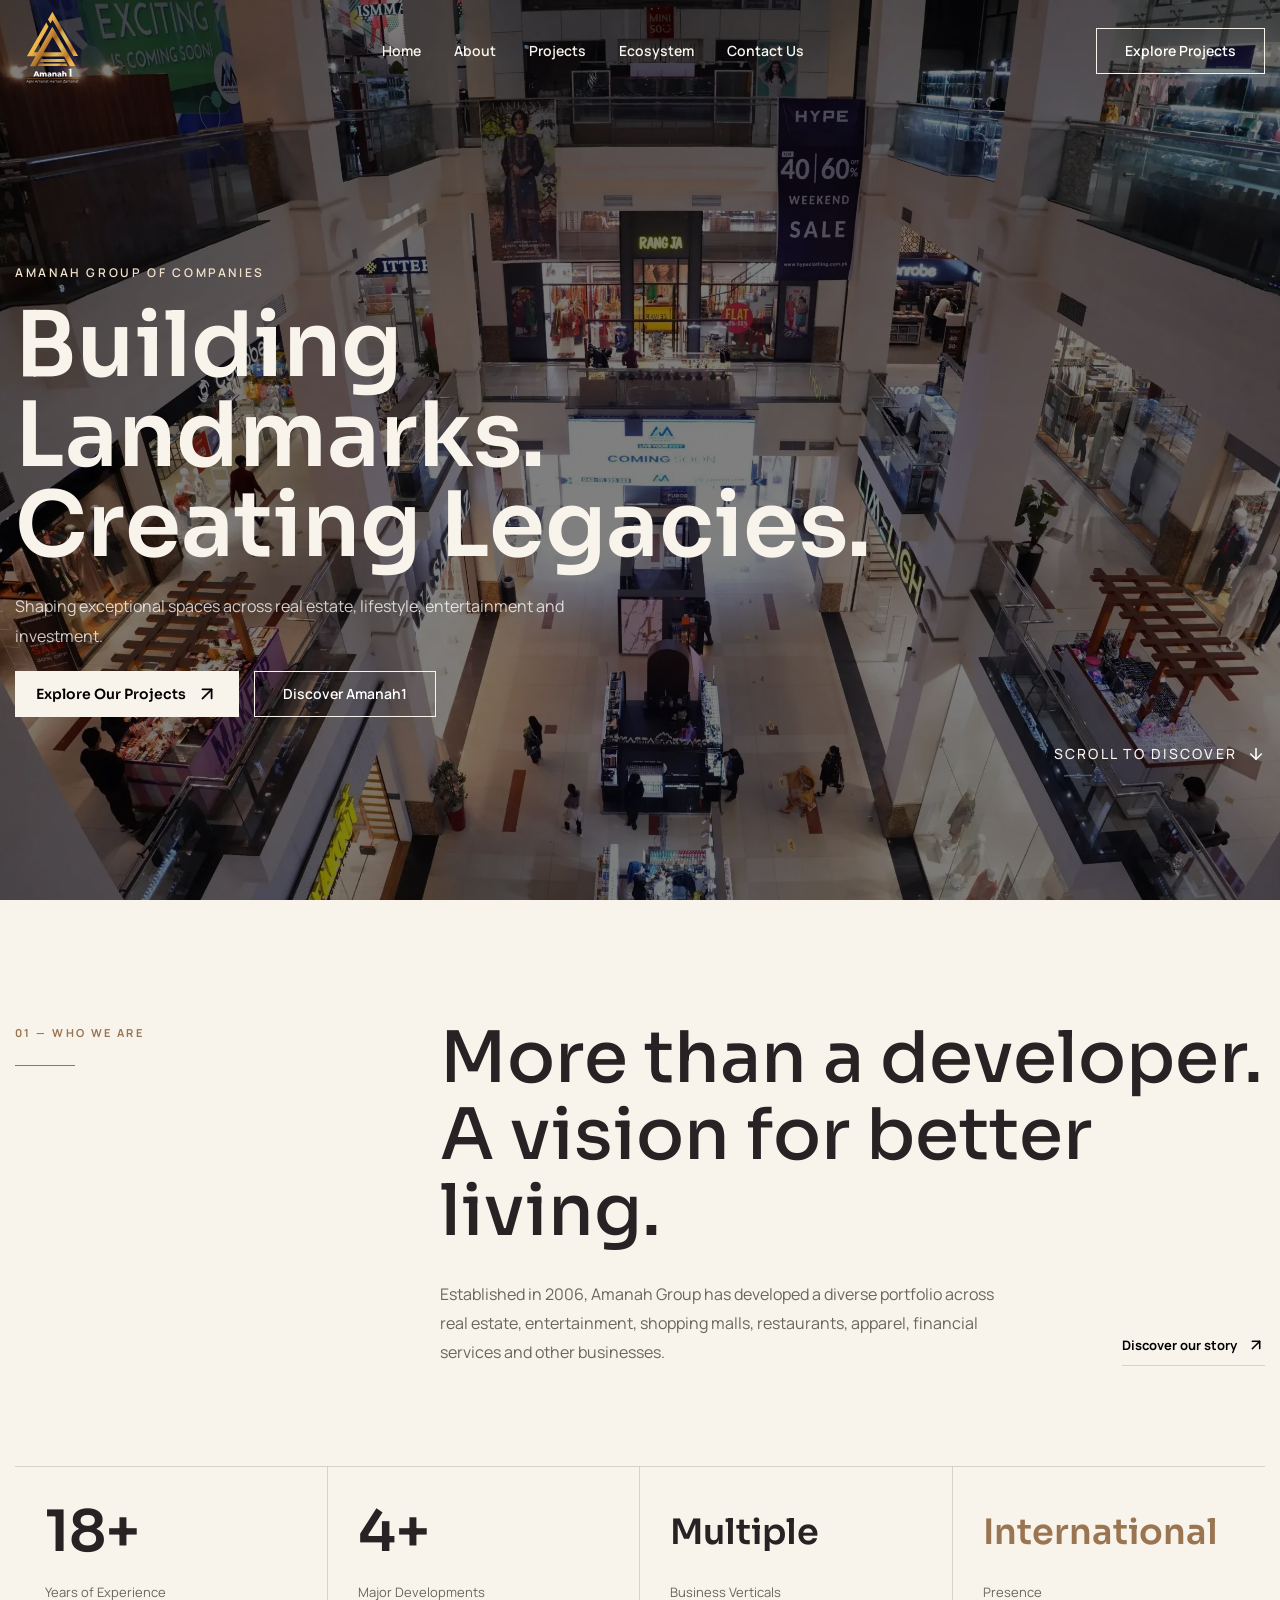
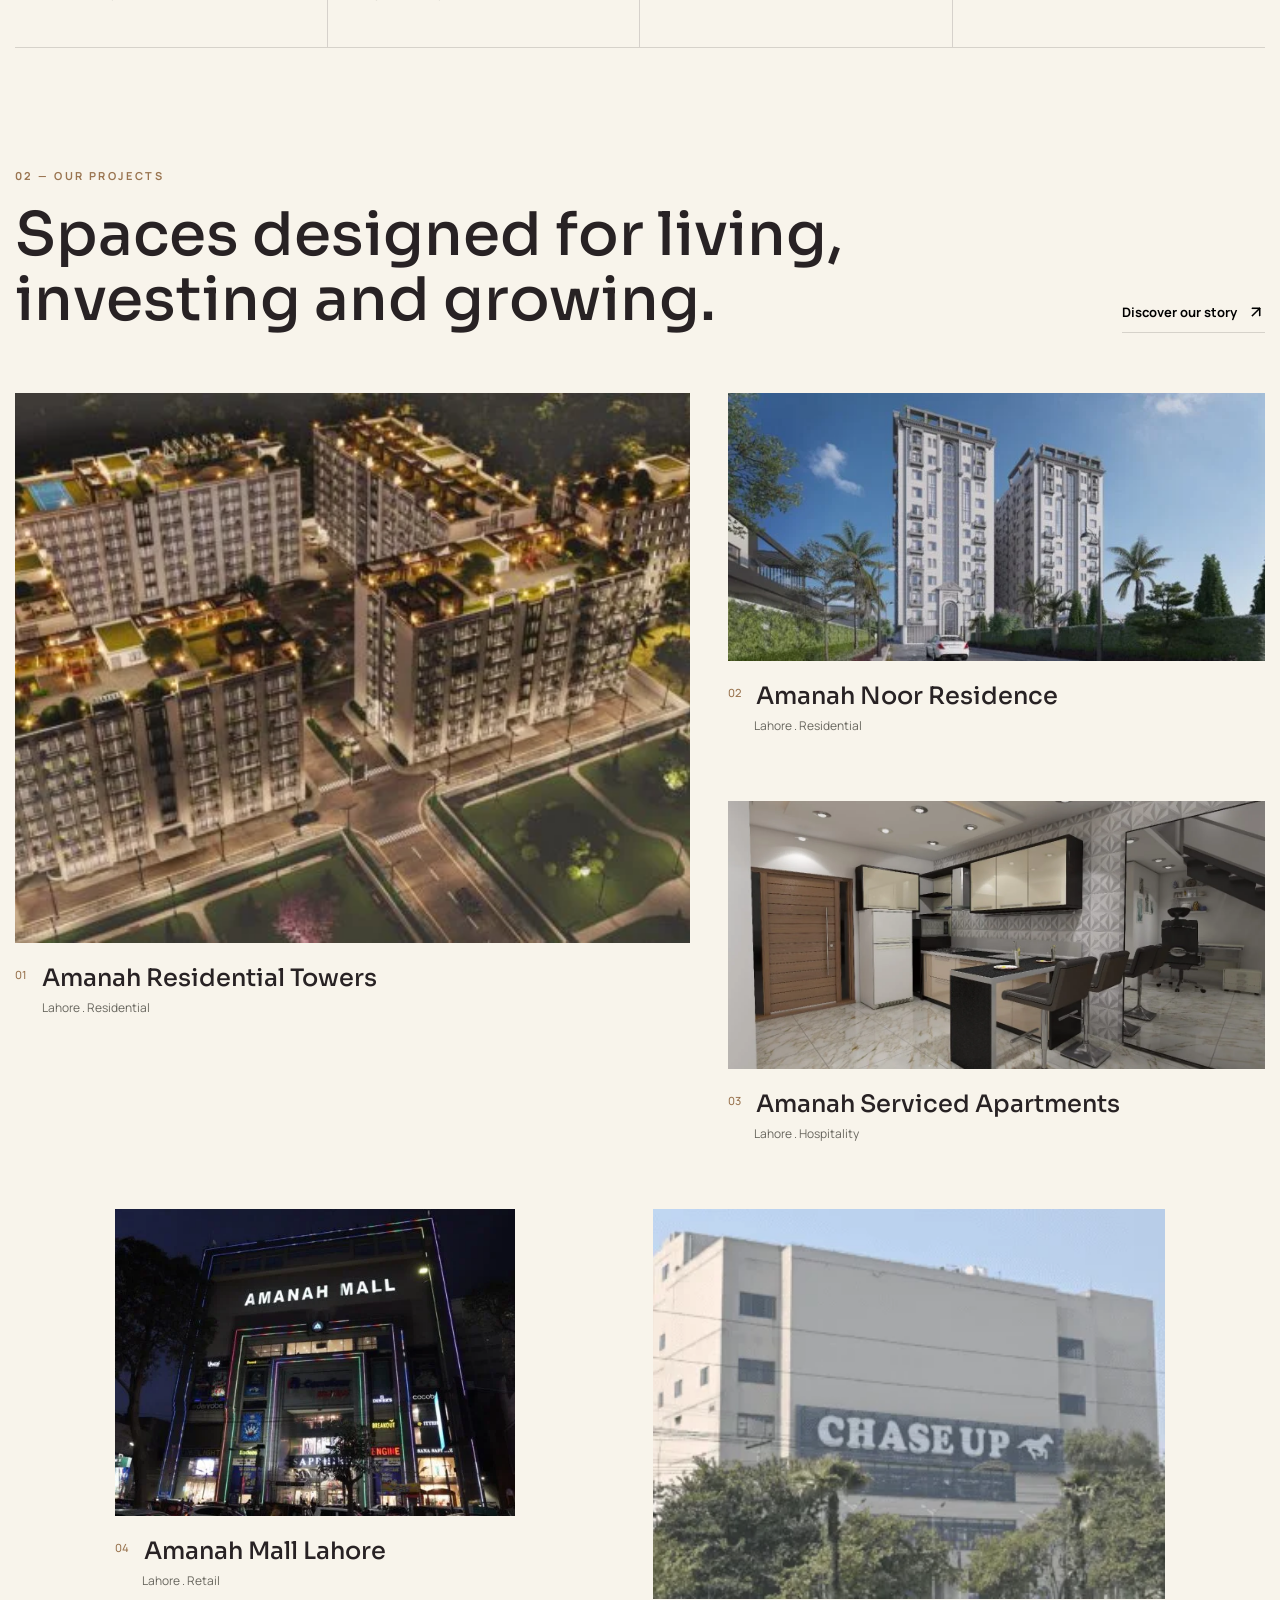
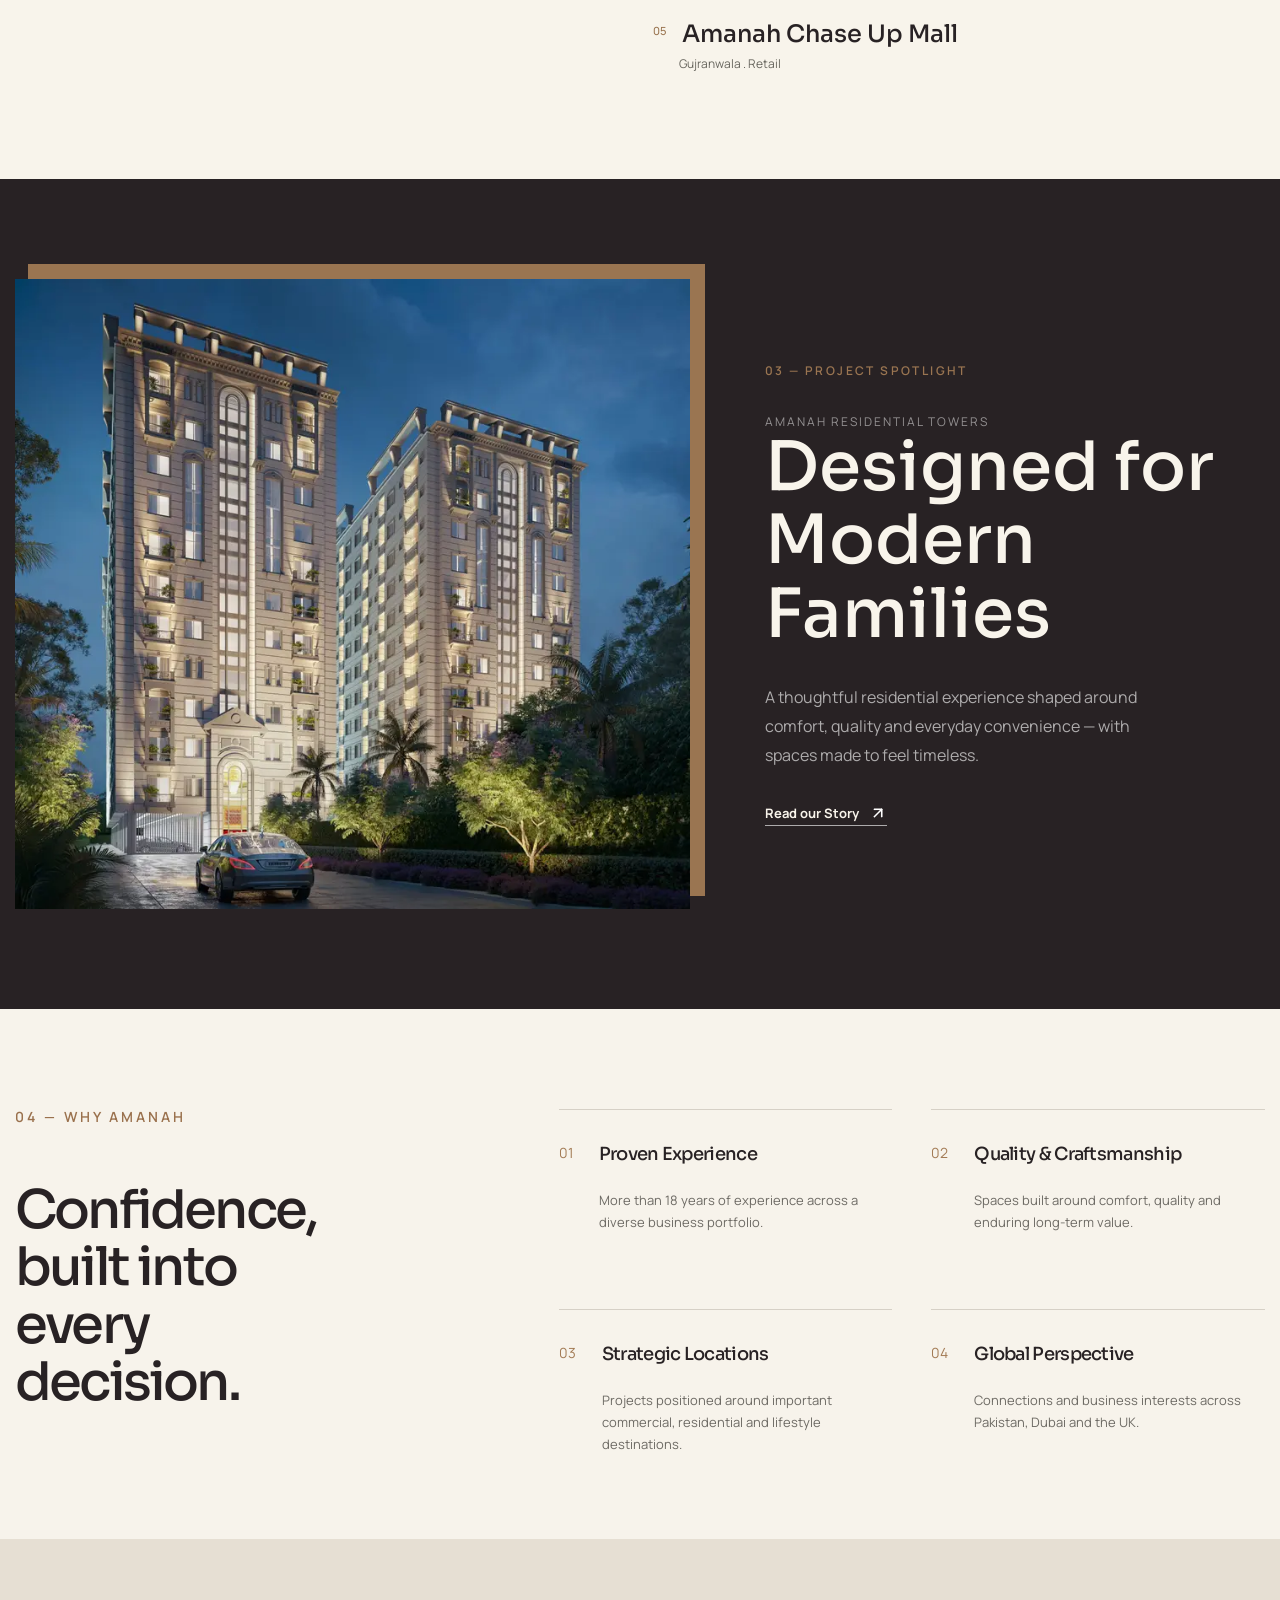
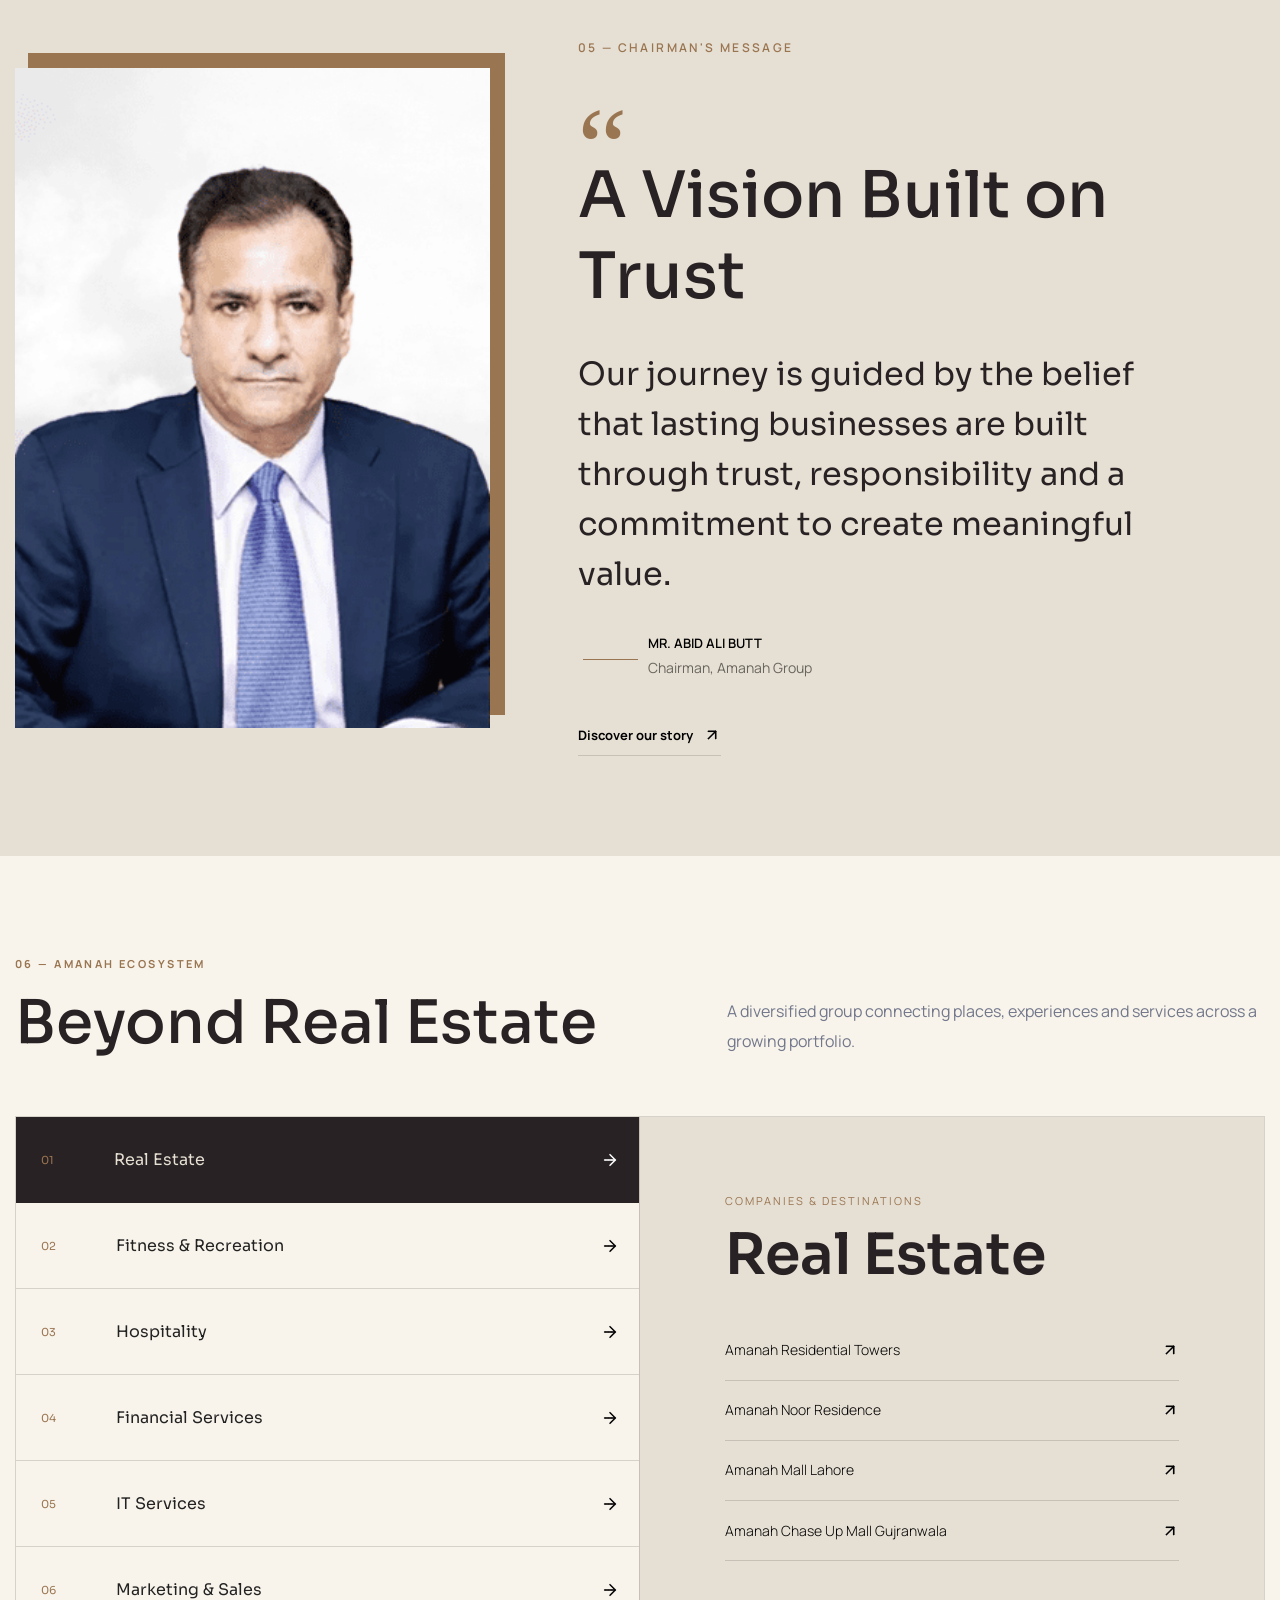
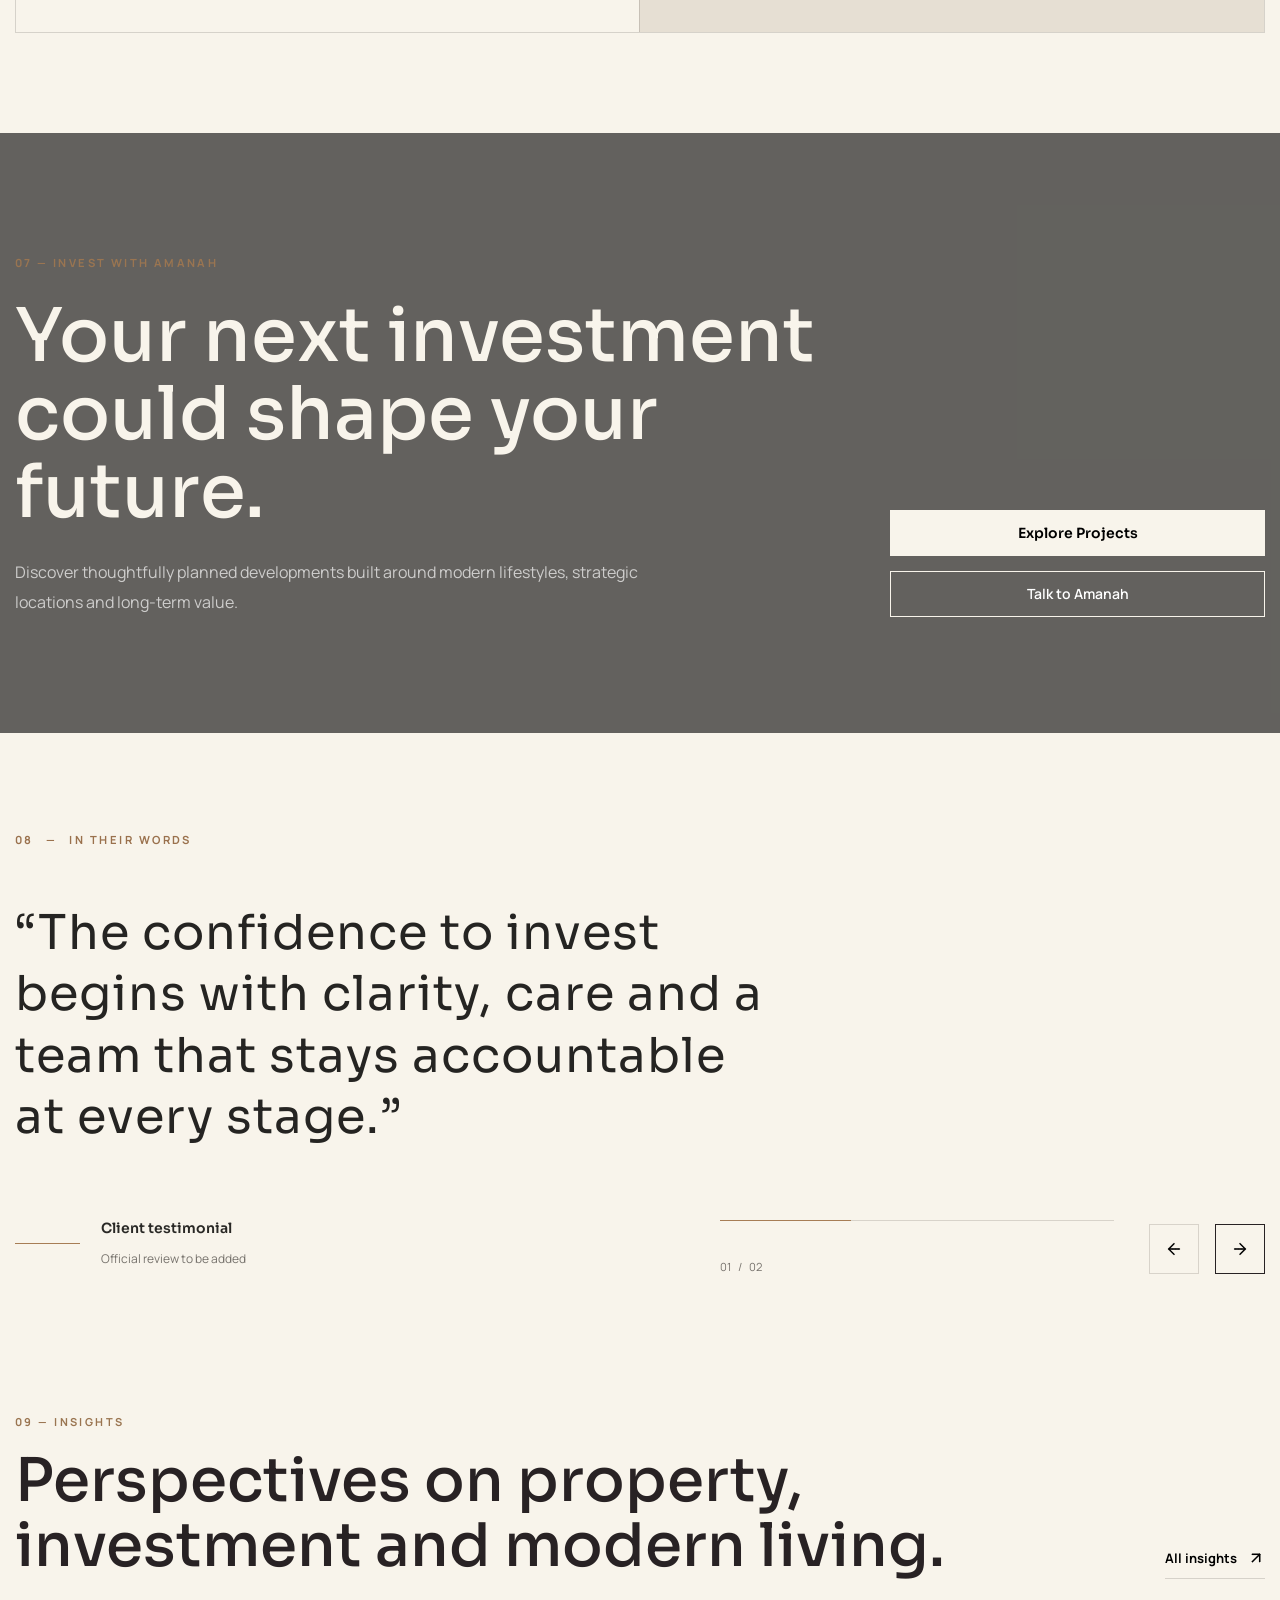
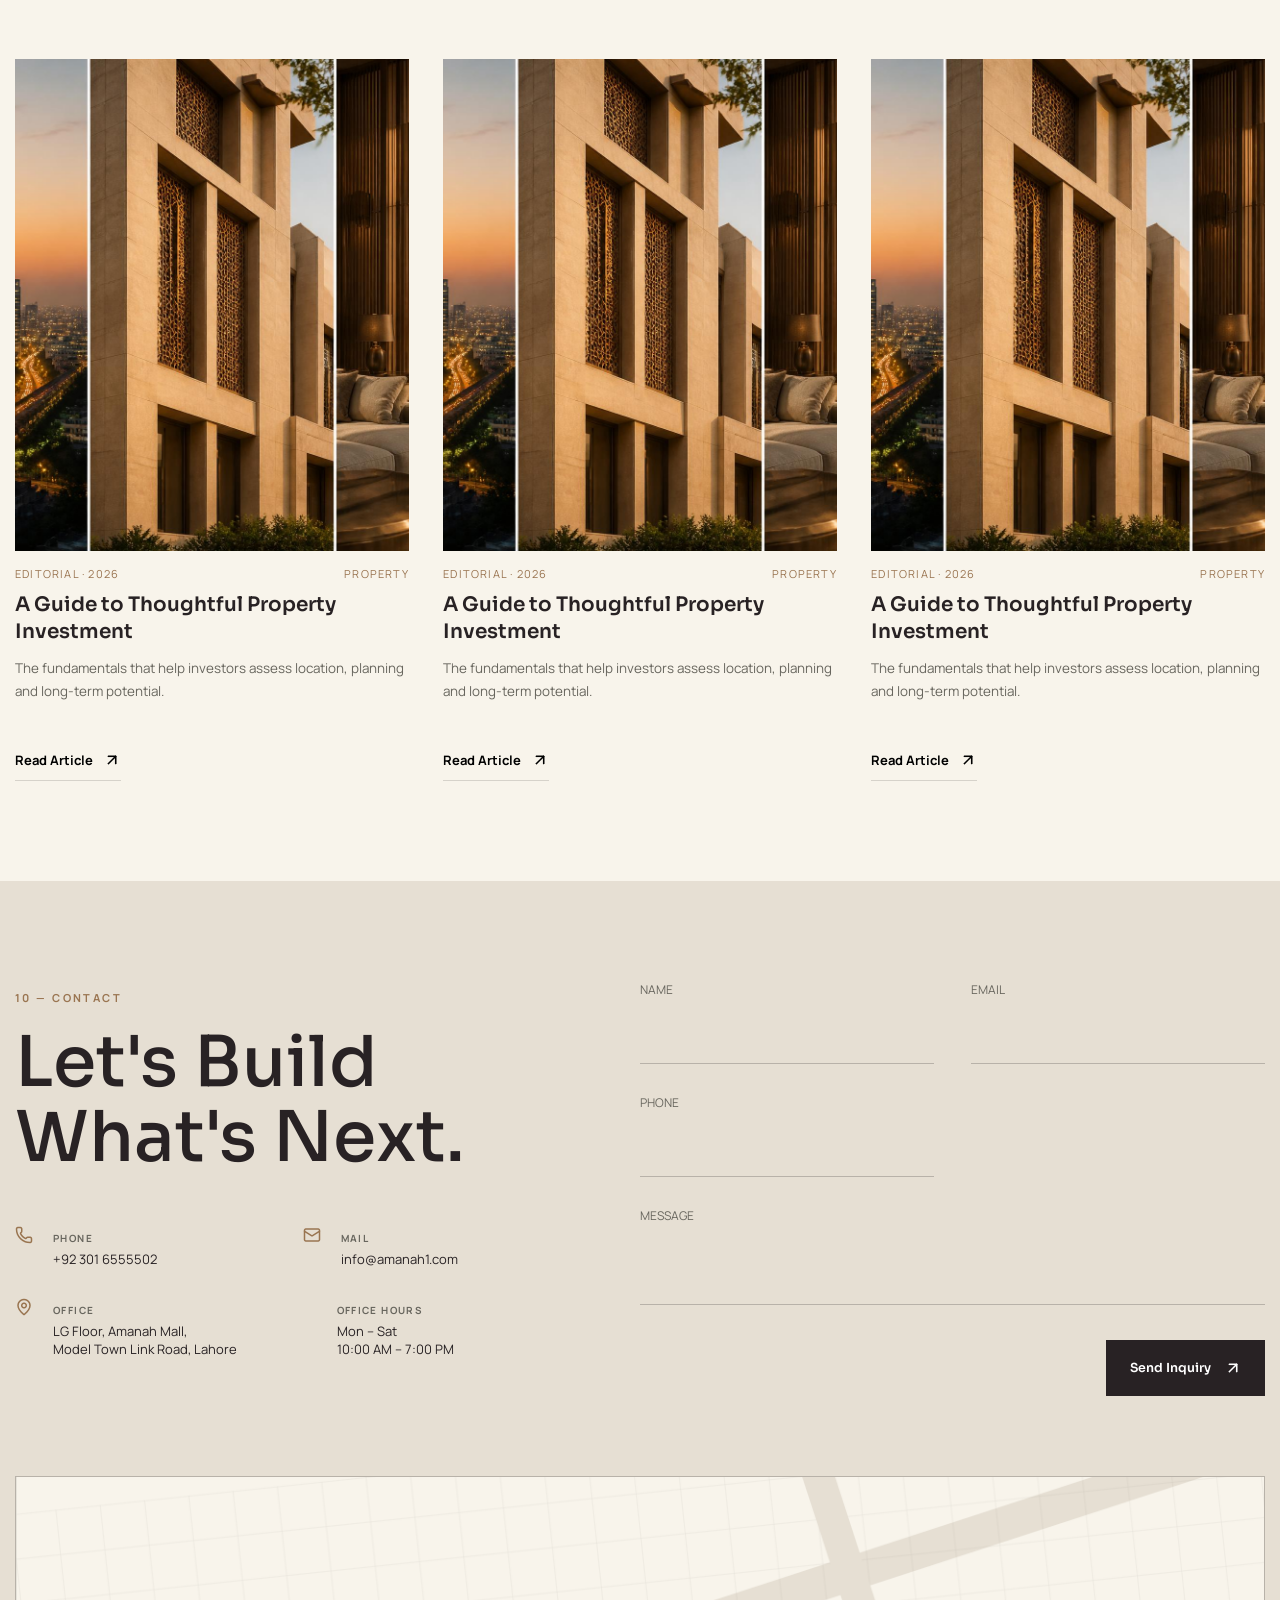
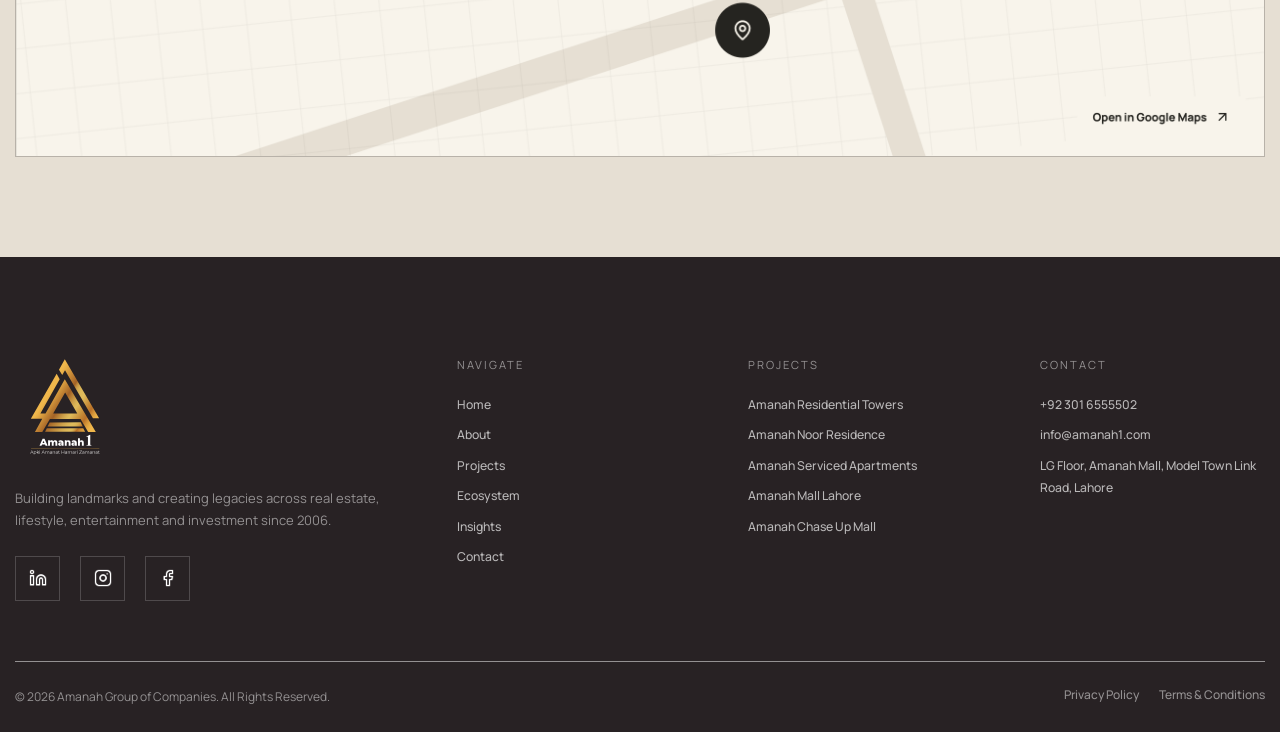
==== index.html @ 2cee2144 "Add files via upload" ====
<!DOCTYPE html>

<html lang="en">

<head>

    <meta charset="utf-8">
    <meta http-equiv="X-UA-Compatible" content="IE=edge">
    <meta name="viewport" content="width=device-width, initial-scale=1">
    <meta name="description" content="">
    <meta name="author" content="">


    <title>Amanah1</title>
    <!-- favicon -->
    <link rel="icon" href="images/logo.png" type="image/png" sizes="16x16">
    <link rel="preconnect" href="https://fonts.googleapis.com">
    <link rel="preconnect" href="https://fonts.gstatic.com" crossorigin>
    <link href="https://fonts.googleapis.com/css2?family=Inter:ital,opsz,wght@0,14..32,100..900;1,14..32,100..900&family=Manrope:wght@200..800&family=Sora:wght@100..800&display=swap" rel="stylesheet">
    <link href="https://unpkg.com/aos@2.3.1/dist/aos.css" rel="stylesheet">
    <!-- Custom CSS -->
    <link rel="stylesheet" type="text/css" href="css/all.css">
    <link rel="stylesheet" type="text/css" href="css/responsive.css">

</head>

<body>
    <header class="padding-header" id="header">
        <div class="container">
            <div class="inner-header">
                <div class="logo">
                    <a href="index.html"><img src="images/AMANAH-LOGO-Official-1.svg" alt="#"></a>
                </div>
                <nav id="nav" class="navbar">
                    <div class="mobile-nav-logo">
                        <a href="#"><img src="images/AMANAH-LOGO-Official-1.svg" alt="#"></a>
                    </div>
                    <ul>
                        <li class="active">
                            <a href="index.html">Home</a>
                        </li>
                        <li>
                            <a href="#">About</a>
                        </li>
                        <li>
                            <a href="#">Projects</a>
                        </li>
                        <li>
                            <a href="#">Ecosystem</a>
                        </li>
                        <li>
                            <a href="#">Contact Us</a>
                        </li>
                    </ul>
                    <div class="demo-btn" id="mobile-btn" style="display: none;">
                        <a href="#">Explore Projects</a>
                    </div>

                </nav>
                <div class="demo-btn">
                    <a href="#">Explore Projects</a>
                </div>
                <div class="headerMobileOverlay"></div>
                <div class="headerHamburger">
                    <button>
                        <span></span><span></span><span></span>
                    </button>
                </div>

            </div>
        </div>
    </header>
    <section class="banner" style="background-image: url(./images/DSC00689-min-1-scaled-11.webp);">
        <div class="container">
            <div class="inner-banner" data-aos="fade-up">
                <span>Amanah Group of Companies</span>
                <h1>Building<br> Landmarks.<br>
                    Creating Legacies.</h1>
                <p>Shaping exceptional spaces across real estate, lifestyle, entertainment and investment.</p>
                <div class="btns-flx">
                <div class="both-btns">
                    <a class="demo-btn1" href="#">Explore Our Projects <img src="images/svg-code-34x34.png" alt="#"> </a>
                    <a class="demo-btn" href="#">Discover Amanah1 </a>
                </div>
                <div class="scroll-to">
                    <a href="#who-we">Scroll to Discover <img src="images/svg-code-34x34.png" alt="#"></a>
                </div>
                </div>
            </div>

        </div>
    </section>
    <section class="who-we" id="who-we">
        <div class="container">
            <div class="who-flex" data-aos="fade-up">
                <div class="who-width">
                    <span>01 — Who We Are</span>
                </div>
                <div class="who-width1">
                    <h2>More than a developer.
                        A vision for better living.</h2>
                    <div class="who-content">
                        <p>Established in 2006, Amanah Group has developed a diverse portfolio across real estate, entertainment, shopping malls, restaurants, apparel, financial services and other businesses. </p>
                        <a href="#">Discover our story <img src="images/svg-code-34x34.png" alt="#"></a>
                    </div>
                </div>

            </div>
            <div class="we-are" data-aos="fade-up">
                <div class="we-width">
                    <h3>18+</h3>
                    <p>Years of Experience</p>
                </div>
                <div class="we-width">
                    <h3>4+</h3>
                    <p>Major Developments</p>
                </div>
                <div class="we-width">
                    <h3>Multiple</h3>
                    <p>Business Verticals</p>
                </div>
                <div class="we-width">
                    <h3>International</h3>
                    <p>Presence</p>
                </div>
            </div>
        </div>
    </section>
    <section class="our-project" >
        <div class="container" >
            <div class="custom-heading" data-aos="fade-up">
                <div class="heading-flex">
                    <div class="heading-width">
                        <span>02 — Our Projects</span>
                        <h2>Spaces designed for living,
                            investing and growing.</h2>
                    </div>
                    <div class="heading-width1">
                        <div class="custom-btns">
                        <a href="#">Discover our story <img src="images/svg-code-34x34.png" alt="#"></a>
                        </div>
                    </div>
                </div>
            </div>
            <div class="our-projects" data-aos="fade-up">
                <div class="projects-width">
                    <a href="#">
                    <div class="iner-ps">
                    <div class="inner-pro">
                    <img src="images/CAM-02-600x338.webp" alt="#">
                    </div>
                    <div class="inner-btns">
                    <img src="images/svg-code-34x34.png" alt="#">
                    </div>
                    </div>
                    <div class="title-project">
                        <span>01</span>
                        <h3>Amanah Residential Towers</h3>
                    </div>
                    <div class="description-content">
                        <p>Lahore . Residential</p>
                    </div>
                    </a>
                </div>
                <div class="projects-width1">
                    <div class="rights-pro">
                    <a href="#">
                        <div class="iner-ps">
                        <div class="inner-pro">
                        <img src="images/amanah_noor_residence1-600x338.webp" alt="#">
                        </div>
                        <div class="inner-btns">
                        <img src="images/svg-code-34x34.png" alt="#">
                        </div>
                        </div>
                        <div class="title-project">
                            <span>02</span>
                            <h3>Amanah Noor Residence</h3>
                        </div>
                        <div class="description-content">
                            <p>Lahore . Residential</p>
                        </div>
                    </a>
                    </div>
                    <div class="rights-pro">
                    <a href="#">
                        <div class="iner-ps">
                        <div class="inner-pro">
                        <img src="images/WhatsApp-Image-2024-07-03-at-11.55.56-AM.webp" alt="#">
                        </div>
                        <div class="inner-btns">
                        <img src="images/svg-code-34x34.png" alt="#">
                        </div>
                        </div>
                        <div class="title-project">
                            <span>03</span>
                            <h3>Amanah Serviced Apartments</h3>
                        </div>
                        <div class="description-content">
                            <p>Lahore . Hospitality</p>
                        </div>
                    </a>
                    </div>
                </div>
            </div>
            <div class="our-projects" data-aos="fade-up">
                <div class="projects-width3">
                    <a href="#">
                    <div class="iner-ps">
                    <div class="inner-pro">
                    <img src="images/DSC02822-600x400.webp" alt="#">
                    </div>
                    <div class="inner-btns">
                    <img src="images/svg-code-34x34.png" alt="#">
                    </div>
                    </div>
                    <div class="title-project">
                        <span>04</span>
                        <h3>Amanah Mall Lahore</h3>
                    </div>
                    <div class="description-content">
                        <p>Lahore . Retail</p>
                    </div>
                    </a>
                </div>
                <div class="projects-width3">
                    <div class="rights-pro">
                    <a href="#">
                        <div class="iner-ps">
                        <div class="inner-pro">
                        <img src="images/AMANAH-Banner-Chaseup-600x256.webp" alt="#">
                        </div>
                        <div class="inner-btns">
                        <img src="images/svg-code-34x34.png" alt="#">
                        </div>
                        </div>
                        <div class="title-project">
                            <span>05</span>
                            <h3>Amanah Chase Up Mall</h3>
                        </div>
                        <div class="description-content">
                            <p>Gujranwala . Retail</p>
                        </div>
                    </a>
                    </div>
      
                </div>
            </div>
        </div>
    </section>
    <section class="project-spotlight" >
        <div class="container" data-aos="fade-up">
            <div class="spot-flex">
                <div class="spot-width1">
                    <img src="images/AN-EXTERIOR-NIGHT-01-scaled.webp" alt="#">
                </div>
                <div class="spot-width">
                    <span class="orange">03 — Project Spotlight</span>
                    <span class="black">Amanah Residential Towers</span>
                    <h2>Designed for
                        Modern Families</h2>
                    <p>A thoughtful residential experience shaped around comfort, quality and everyday convenience — with spaces made to feel timeless.</p>
                    <div class="spotlight-btn">
                        <a href="#">Read our Story <img src="images/svg-code-34x34.png" alt="#"></a>
                    </div>
                </div>
            </div>
        </div>
    </section>
    <section class="why-amanah" >
        <div class="container" data-aos="fade-up">
        <div class="why-amanah__inner">
    
            <!-- Left Content -->
            <div class="why-amanah__intro">
                <div class="section-label">04 — WHY AMANAH</div>
    
                <h2>
                    Confidence,<br>
                    built into<br>
                    every<br>
                    decision.
                </h2>
            </div>
    
            <!-- Right Content -->
            <div class="why-amanah__features">
    
                <!-- Feature 01 -->
                <div class="feature">
                    <div class="feature__number">01</div>
    
                    <div class="feature__content">
                        <h3>Proven Experience</h3>
                        <p>
                            More than 18 years of experience across a diverse
                            business portfolio.
                        </p>
                    </div>
                </div>
    
                <!-- Feature 02 -->
                <div class="feature">
                    <div class="feature__number">02</div>
    
                    <div class="feature__content">
                        <h3>Quality &amp; Craftsmanship</h3>
                        <p>
                            Spaces built around comfort, quality and enduring
                            long-term value.
                        </p>
                    </div>
                </div>
    
                <!-- Feature 03 -->
                <div class="feature">
                    <div class="feature__number">03</div>
    
                    <div class="feature__content">
                        <h3>Strategic Locations</h3>
                        <p>
                            Projects positioned around important commercial,
                            residential and lifestyle destinations.
                        </p>
                    </div>
                </div>
    
                <!-- Feature 04 -->
                <div class="feature">
                    <div class="feature__number">04</div>
    
                    <div class="feature__content">
                        <h3>Global Perspective</h3>
                        <p>
                            Connections and business interests across
                            Pakistan, Dubai and the UK.
                        </p>
                    </div>
                </div>
    
            </div>
    
        </div>
        </div>
    </section>
    <section class="chairmen-message">
        <div class="container">
            <div class="chairmen-flex" data-aos="fade-up">
                <div class="chairmen-width">
                    <img src="images/GROUP-CHAIRMAN-Amanah-Abid-Butt.png" alt="#">
                </div>
                <div class="chairmen-width1">
                    <span class="orange">05 — Chairman's Message
                    </span>
                    <span class="quote">“</span>
                    <h2>A Vision Built on Trust
                    </h2>
                    <h3>Our journey is guided by the belief that lasting businesses are built through trust, responsibility and a commitment to create meaningful value.
                    </h3>
                    <div class="chair-title">
                        <span>Mr. Abid Ali Butt
                        </span>
                        <p>Chairman, Amanah Group</p>
                    </div>
                    <div class="custom-btns">
                        <a href="#">Discover our story <img src="images/svg-code-34x34.png" alt="#"></a>
                        </div>
                </div>
            </div>
        </div>
    </section>
    <section class="amanah-eco-system">
        <div class="container">
            <div class="custom-heading">
                <div class="heading-flex">
                    <div class="heading-width">
                        <span>06 — Amanah Ecosystem</span>
                        <h2>Beyond Real Estate</h2>
                    </div>
                    <div class="heading-width1">
                        <p>A diversified group connecting places, experiences and services across a growing portfolio.</p>
                    </div>
                </div>
            </div>
            <div class="tabbing-data">
                <div class="tabbing-flex">
                    <div class="tabbing-width">
                        <ul class="tabs">
                            <li class="tab-link current" data-tab="tab-1"><span>01</span>Real Estate <img src="images/svg-code-34x34.png" alt="#"></li>
                            <li class="tab-link" data-tab="tab-2"><span>02</span>Fitness & Recreation <img src="images/svg-code-34x34.png" alt="#"></li>
                            <li class="tab-link" data-tab="tab-3"><span>03</span>Hospitality <img src="images/svg-code-34x34.png" alt="#"></li>
                            <li class="tab-link" data-tab="tab-4"><span>04</span>Financial Services <img src="images/svg-code-34x34.png" alt="#"></li>
                            <li class="tab-link" data-tab="tab-5"><span>05</span>IT Services <img src="images/svg-code-34x34.png" alt="#"></li>
                            <li class="tab-link" data-tab="tab-6"><span>06</span>Marketing & Sales <img src="images/svg-code-34x34.png" alt="#"></li>
                        </ul>
                    </div>
                    <div class="tabbing-width">
                        <div id="tab-1" class="tab-content current">
                            <div class="inner-data">
                            <span>Companies & destinations</span>
                            <h3>Real Estate</h3>
                            <ul>
                                <li><a href="#">Amanah Residential Towers <img src="images/svg-code-34x34.png" alt="#"></a></li>
                                <li><a href="#">Amanah Noor Residence <img src="images/svg-code-34x34.png" alt="#"></a></li>
                                <li><a href="#">Amanah Mall Lahore <img src="images/svg-code-34x34.png" alt="#"></a></li>
                                <li><a href="#">Amanah Chase Up Mall Gujranwala <img src="images/svg-code-34x34.png" alt="#"></a></li>
                            </ul>
                            </div>
                        </div>
                        <div id="tab-2" class="tab-content">
                            <div class="inner-data">
                                <span>Companies & destinations</span>
                                <h3>Fitness & Recreation</h3>
                                <ul>
                                    <li><a href="#">Magic Planet <img src="images/svg-code-34x34.png" alt="#"></a></li>
                                    <li><a href="#">Bouncing Castle<img src="images/svg-code-34x34.png" alt="#"></a></li>
                                    <li><a href="#">Trampoline Park<img src="images/svg-code-34x34.png" alt="#"></a></li>
                                    <li><a href="#">Velocity<img src="images/svg-code-34x34.png" alt="#"></a></li>
                                </ul>
                            </div>
                        </div>
                        <div id="tab-3" class="tab-content">
                            <div class="inner-data">
                                <span>Companies & destinations</span>
                                <h3>Hospitality</h3>
                                <ul>
                                    <li><a href="#">Bagatelle Dubai <img src="images/svg-code-34x34.png" alt="#"></a></li>
                                </ul>
                            </div>
                        </div>
                        <div id="tab-4" class="tab-content">
                            <div class="inner-data">
                                <span>Companies & destinations</span>
                                <h3>Financial Services</h3>
                                <ul>
                                    <li><a href="#">S.N.M Securities <img src="images/svg-code-34x34.png" alt="#"></a></li>
                                    <li><a href="#">Amanah Commodities <img src="images/svg-code-34x34.png" alt="#"></a></li>
                                </ul>
                            </div>
                        </div>
                        <div id="tab-5" class="tab-content">
                            <div class="inner-data">
                                <span>Companies & destinations</span>
                                <h3>IT Services</h3>
                                <ul>
                                    <li><a href="#"> MEPTICS <img src="images/svg-code-34x34.png" alt="#"></a></li>
                                </ul>
                            </div>
                        </div>
                        <div id="tab-6" class="tab-content">
                            <div class="inner-data">
                                <span>Companies & destinations</span>
                                <h3>Marketing & Sales</h3>
                                <ul>
                                    <li><a href="#">Amanah Pvt Limited <img src="images/svg-code-34x34.png" alt="#"></a></li>
                                </ul>
                            </div>
                        </div>
                    </div>
                </div>   
            </div>
        </div>
    </section>
    <section class="invest-with" style="background-image: url(images/investment-cta-CTnBgPjy.jpg);">
        <div class="container" data-aos="fade-up">
            <div class="inner-flexs">
            <div class="inner-widh">
            <span>07 — Invest With Amanah</span>
            <h2>Your next investment
                could shape your future.</h2>
            <p>Discover thoughtfully planned developments built around modern lifestyles, strategic locations and long-term value.</p>
            </div>
            <div class="inner-widh1">
                <div class="explore-btns">
                    <div class="both-btns">
                        <a class="demo-btn1" href="#">Explore Projects </a>
                        <a class="demo-btn" href="#">Talk to Amanah </a>
                    </div>
                </div>
            </div>
            
            </div>

        </div>
    </section>
    <section class="testimonial-slider" >
        <div class="container">
            <!-- Top Label -->
            <div class="section-label">
                <span class="eyebrow">08</span>
                <span class="eyebrow">—</span>
                <span class="eyebrow">IN THEIR WORDS</span>
            </div>
            <!-- Slides -->
            <div class="slides">
                <!-- Slide 1 -->
                <div class="testimonial-slide active">
                    <div class="quote">
                        “The confidence to invest begins with clarity, care and a team that stays accountable at every stage.”
                    </div>
    
                    <div class="testimonial-bottom">
    
                        <div class="client-info">
                            <span class="client-line"></span>
    
                            <div>
                                <h4>Client testimonial</h4>
                                <p>Official review to be added</p>
                            </div>
                        </div>
    
                        <div class="slider-controls">
    
                            <div class="progress-wrapper">
                                <div class="progress">
                                    <span class="progress-active"></span>
                                </div>
    
                                <div class="counter">
                                    <span class="current-slide">01</span>
                                    <span>/</span>
                                    <span class="total-slides">02</span>
                                </div>
                            </div>
    
                            <div class="buttons">
                                <button class="prev" aria-label="Previous slide">
                                    <img src="images/svg-code-34x34.png" alt="#">
                                </button>
    
                                <button class="next" aria-label="Next slide">
                                    <img src="images/svg-code-34x34.png" alt="#">
                                </button>
                            </div>
    
                        </div>
    
                    </div>
                </div>
                <!-- Slide 2 -->
                <div class="testimonial-slide">
    
                    <div class="quote">
                        “Every decision feels easier when you have the right people beside you, guiding you with honesty and care.”
                    </div>
    
                    <div class="testimonial-bottom">
    
                        <div class="client-info">
                            <span class="client-line"></span>
    
                            <div>
                                <h4>Another client</h4>
                                <p>Official review to be added</p>
                            </div>
                        </div>
    
                        <div class="slider-controls">
    
                            <div class="progress-wrapper">
                                <div class="progress">
                                    <span class="progress-active"></span>
                                </div>
    
                                <div class="counter">
                                    <span class="current-slide">02</span>
                                    <span>/</span>
                                    <span class="total-slides">02</span>
                                </div>
                            </div>
    
                            <div class="buttons">
                                <button class="prev" aria-label="Previous slide">
                                    <img src="images/svg-code-34x34.png" alt="#">
                                </button>
    
                                <button class="next" aria-label="Next slide">
                                    <img src="images/svg-code-34x34.png" alt="#">
                                </button>
                            </div>
    
                        </div>
    
                    </div>
                </div>
                <!-- Slide 3 -->
                <div class="testimonial-slide">
    
                    <div class="quote">
                        “Every decision feels easier when you have the right people beside you, guiding you with honesty and care.”
                    </div>
    
                    <div class="testimonial-bottom">
    
                        <div class="client-info">
                            <span class="client-line"></span>
    
                            <div>
                                <h4>Another client</h4>
                                <p>Official review to be added</p>
                            </div>
                        </div>
    
                        <div class="slider-controls">
    
                            <div class="progress-wrapper">
                                <div class="progress">
                                    <span class="progress-active"></span>
                                </div>
    
                                <div class="counter">
                                    <span class="current-slide">03</span>
                                    <span>/</span>
                                    <span class="total-slides">03</span>
                                </div>
                            </div>
    
                            <div class="buttons">
                                <button class="prev" aria-label="Previous slide">
                                    <img src="images/svg-code-34x34.png" alt="#">
                                </button>
    
                                <button class="next" aria-label="Next slide">
                                    <img src="images/svg-code-34x34.png" alt="#">
                                </button>
                            </div>
    
                        </div>
    
                    </div>
                </div>
    
            </div>
    
        </div>
    
    </section>
    <section class="blogs">
        <div class="container">
            <div class="custom-heading">
                <div class="heading-flex">
                    <div class="heading-width">
                        <span>09 — Insights</span>
                        <h2>Perspectives on property,
                            investment and modern living.</h2>
                    </div>
                    <div class="heading-width1">
                        <div class="custom-btns">
                        <a href="#">All insights <img src="images/svg-code-34x34.png" alt="#"></a>
                        </div>
                    </div>
                </div>
            </div>
            <div class="blogs-flex">
                <div class="blogs-width">
                    <div class="banner-blogs">
                    <img src="images/insights-triptych-C0CtWNMT.jpg" alt="#">
                    </div>
                    <div class="blogs-content">
                        <div class="blogs-date">
                            <span>Editorial · 2026</span>
                            <span>Property</span>
                        </div>
                        <h4>A Guide to Thoughtful Property Investment
                        </h4>
                        <p>The fundamentals that help investors assess location, planning and long-term potential.</p>
                        <div class="custom-btns">
                            <a href="#">Read Article <img src="images/svg-code-34x34.png" alt="#"></a>
                            </div>
                        
                    </div>
                </div>
                <div class="blogs-width">
                    <div class="banner-blogs">
                    <img src="images/insights-triptych-C0CtWNMT.jpg" alt="#">
                    </div>
                    <div class="blogs-content">
                        <div class="blogs-date">
                            <span>Editorial · 2026</span>
                            <span>Property</span>
                        </div>
                        <h4>A Guide to Thoughtful Property Investment
                        </h4>
                        <p>The fundamentals that help investors assess location, planning and long-term potential.</p>
                        <div class="custom-btns">
                            <a href="#">Read Article <img src="images/svg-code-34x34.png" alt="#"></a>
                            </div>
                        
                    </div>
                </div>
                <div class="blogs-width">
                    <div class="banner-blogs">
                    <img src="images/insights-triptych-C0CtWNMT.jpg" alt="#">
                    </div>
                    <div class="blogs-content">
                        <div class="blogs-date">
                            <span>Editorial · 2026</span>
                            <span>Property</span>
                        </div>
                        <h4>A Guide to Thoughtful Property Investment
                        </h4>
                        <p>The fundamentals that help investors assess location, planning and long-term potential.</p>
                        <div class="custom-btns">
                            <a href="#">Read Article <img src="images/svg-code-34x34.png" alt="#"></a>
                            </div>
                        
                    </div>
                </div>
            </div>

        </div>
    </section>
    <section class="contact">
        <div class="container">
            <div class="contact-flex">
                <div class="contact-width">
                    <span>10 — Contact</span>
                    <h2>Let's Build
                        What's Next.</h2>
                    <div class="info-list">
                        <ul>
                            <li>
                                <a href="tel:+92 301 6555502">
                                    <div class="icons-info"><img src="images/svg-code-36x36.png" alt="#"></div>
                                    <div class="info-text">
                                        <span>Phone</span>
                                        <p>+92 301 6555502</p>
                                    </div>
                                </a>
                            </li>
                            <li>
                                <a href="mailto:info@amanah1.com">
                                    <div class="icons-info"><img src="images/svg-code-36x36 (1).png" alt="#"></div>
                                    <div class="info-text">
                                        <span>Mail</span>
                                        <p>info@amanah1.com</p>
                                    </div>
                                </a>
                            </li>
                            <li>
                                <a href="https://www.google.com/maps/search/LG+Floor+Amanah1+Model+Town+Link+Road+Lahore/@31.4719005,74.313755,15z?entry=s&sa=X&ved=1t%3A199789">
                                    <div class="icons-info"><img src="images/svg-code-36x36 (2).png" alt="#"></div>
                                    <div class="info-text">
                                        <span>Office</span>
                                        <p>LG Floor, Amanah Mall,<br>
                                            Model Town Link Road, Lahore</p>
                                    </div>
                                </a>
                            </li>
                            <li>
                                <a href="tel:+92 301 6555502">
                                    <!-- <div class="icons-info"><img src="" alt="#"></div> -->
                                    <div class="info-text">
                                        <span>Office Hours</span>
                                        <p>Mon – Sat<br>
                                            10:00 AM – 7:00 PM</p>
                                    </div>
                                </a>
                            </li>
                        </ul>
                    </div>
                </div>
                <div class="contact-width1">
                    <div class="form-footer">
                        <form>
                            <div class="form-flex">
                                <div class="form-width">
                                    <label>Name</label>
                                    <input type="text">
                                </div>
                                <div class="form-width">
                                    <label>Email</label>
                                    <input type="email">
                                </div>
                                <div class="form-width">
                                    <label>Phone</label>
                                    <input type="tel">
                                </div>
                            </div>
                            <div class="text-area">
                                <label>Message</label>
                                <textarea></textarea>
                            </div>
                            <div class="buttons-flex">
                                <button type="submit">Send Inquiry <img src="images/svg-code-34x34.png" alt="#"></button>
                            </div>
                            
                        </form>
                    </div>
                </div>
            </div>
            <div class="maps-im">
                <a href="https://www.google.com/maps/search/LG+Floor+Amanah1+Model+Town+Link+Road+Lahore/@31.4719005,74.313755,15z?entry=s&sa=X&ved=1t%3A199789">
                <img src="images/map.png" alt="#">
                </a>
            </div>
        </div>
    </section>
    <footer class="footer">
        <div class="container">
            <div class="footer-flex">
                <div class="footer-width1">
                    <div class="footer-logo">
                        <img src="images/AMANAH-LOGO-Official-1.svg" alt="#">
                    </div>
                    <div class="inner-footer">
                        <p>Building landmarks and creating legacies across real estate, lifestyle, entertainment and investment since 2006.</p>
                        <div class="socail-icons">
                            <ul>
                                <li><a href="#"><img src="images/svg-code-48x48.png" alt="#"></a></li>
                                <li><a href="#"><img src="images/svg-code-48x48 (1).png" alt="#"></a></li>
                                <li><a href="#"><img src="images/svg-code-48x48 (2).png" alt="#"></a></li>
                            </ul>
                        </div>
                    </div>
                </div>
                <div class="footer-width">
                    <span>Navigate</span>
                    <ul>
                        <li><a href="#">Home</a></li>
                        <li><a href="#">About</a></li>
                        <li><a href="#">Projects</a></li>
                        <li><a href="#">Ecosystem</a></li>
                        <li><a href="#">Insights</a></li>
                        <li><a href="#">Contact</a></li>
                    </ul>
                </div>
                <div class="footer-width">
                    <span>Projects</span>
                    <ul>
                        <li><a href="#">Amanah Residential Towers</a></li>
                        <li><a href="#">Amanah Noor Residence</a></li>
                        <li><a href="#">Amanah Serviced Apartments</a></li>
                        <li><a href="#">Amanah Mall Lahore</a></li>
                        <li><a href="#">Amanah Chase Up Mall</a></li>
                    </ul>
                </div>
                <div class="footer-width">
                    <span>Contact</span>
                    <ul>
                        <li><a href="tel:+92 301 6555502">+92 301 6555502</a></li>
                        <li><a href="mailto:info@amanah1.com">info@amanah1.com</a></li>
                        <li><a href="https://www.google.com/maps/search/LG+Floor+Amanah1+Model+Town+Link+Road+Lahore/@31.4719005,74.313755,15z?entry=s&sa=X&ved=1t%3A199789">LG Floor, Amanah Mall,
                            Model Town Link Road, Lahore</a></li>
                
                    </ul>
                </div>
       
            </div>
            <div class="bottom-footer">
                <p>© 2026 Amanah Group of Companies. All Rights Reserved.</p>
                <ul>
                    <li><a href="#">Privacy Policy</a></li>
                    <li><a href="#">Terms & Conditions</a></li>
                </ul>
            </div>
        </div>
    </footer>






    <!-- jQuery Version 3.2.1 -->
    <script src="js/jquery-3.4.1.js"></script>
    <script src="https://unpkg.com/aos@2.3.1/dist/aos.js"></script>
    <!-- custom js -->
    <script src="js/custom.js"></script>
</body>
<script>
    AOS.init();
</script>

</html>
---- css/all.css ----
/*Global Styling*/
* {
    box-sizing: border-box;
    -webkit-box-sizing: border-box;
    -moz-box-sizing: border-box;
}
body {
    padding: 0;
    margin: 0;
    width: 100%;
    overflow-x: hidden;
    font-family: "Manrope", sans-serif;
    position: relative;
    background-color: #f8f4eb;
    scroll-behavior: smooth;
}

html {
    height: 100%;
    width: 100%;
    font-size: 16px;
    overflow-x: hidden;
    scroll-behavior: smooth;
}

ol,
ul {
    margin: 0;
    padding: 0;
    list-style: none;
}

a,
a:hover,
a:focus {
    outline: none;
    text-decoration: none;
    color: #000;
    font-family: "Manrope", sans-serif;
    font-size: 16px;
    font-style: normal;
   font-weight: 500;
   line-height: 24px;
   transition: all ease .3s;
   cursor: pointer;
}

h1,
h2,
h3,
h4,
h5,
h6 {
    margin: 0;
    font-family: 'Sora', sans-serif;
    color: #282224;
}

.background-position {

    background-position: center;
    background-size: cover !important;
    background-repeat: no-repeat !important;

}

/* colors */
.black {
    color: #000;
}

/* Global font size */

.up {
    text-transform: uppercase;
}

h1,
.h1 {
    font-size: 56px;
    font-style: normal;
    font-weight: 600;
    line-height: 80px;
}

h2,
.h2 {
    font-size: 48px;
    font-style: normal;
    font-weight: 600;
    line-height: normal;

}

h3,
.h3 {
    font-size: 40px;
    font-style: normal;
    font-weight: 600;
    line-height: 50px;
}

h4,
.h4 {
    font-weight: 700;
    font-size: 28px;
    line-height: 32px;
}

h5,
.h5 {
    font-size: 20px;
    font-style: normal;
    font-weight: 600;
    line-height: 28px;
}

h6,
.h6 {
    font-size: 18px;
}

p {
    color: #72778B;
    font-size: 16px;
    font-style: normal;
    font-weight: 400;
    line-height: 30px; 

    margin: 0;

}
input:focus{
    outline: none;
    box-shadow: none;
}
/* Global  margin  and padding */
.padding-main {
    padding: 80px 0;
}


textarea {
    resize: none;
}
input:focus, textarea:focus, select:focus {
    outline: none;
    box-shadow: none;

}


/*transisition*/
ul.nav>li a {
    -moz-transition: all .4s ease-in;
    -webkit-transition: all .4s ease-in;
    -o-transition: all .4s ease-in;
    transition: all .4s ease-in;
}
.container-fluid {
    width: 100%;
    padding-right: 60px;
    padding-left: 60px;
    margin-right: auto;
    margin-left: auto;
  }
.container {
    padding-right: 15px;
    padding-left: 15px;
    max-width: 1320px;
    width: 100%;
    margin: 0 auto;
}

header#header {
    padding: 10px 0;
    position: fixed;
    top: 0;
    width: 100%;
    z-index: 999;

}
.inner-header {
    display: flex;
    justify-content: space-between;
    align-items: center;
}

nav#nav ul li {
    display: inline-block;
}

nav#nav ul li a {
    font-size: 14px;
    font-style: normal;
    font-weight: 600;
    line-height: 24px;
    margin: 0 15px;
    transition: all ease .3s;
    color: #f8f4eb;;
    font-family: "Manrope", sans-serif;
}

nav#nav ul li.active a{
 opacity: 1;
}

.demo-btn a,a.demo-btn{
    border-radius: 0px;
    background: transparent;
    padding: 0px 28px;
    height: 46px;
    max-width: 200px;
    font-size: 14px;
    font-style: normal;
    font-weight: 500;
    line-height: 24px;
    color: #fff;
    border: 1px solid #f8f4eb ;
    font-family: "Manrope", sans-serif;
    font-weight: 600;
}

.demo-btn a,a.demo-btn {
    display: flex;
    align-items: center;
    justify-content: center;
}
.demo-btn1 a,a.demo-btn1{
    border-radius: 0px;
    background: #f8f4eb;
    padding: 0px 28px;
    height: 46px;
    max-width: 200px;
    font-size: 14px;
    font-style: normal;
    font-weight: 500;
    line-height: 24px;
    color: #000;
    border: 1px solid #f8f4eb ;
    font-family: "Manrope", sans-serif;
    font-weight: 600;
    transition: all ease .3s;
}

.demo-btn1 a,a.demo-btn1 {
    display: flex;
    align-items: center;
    justify-content: center;
}
.demo-btn1 a,a.demo-btn1:hover{
    background: #e6dfd3;
}
.mobile-nav-logo {
    display: none;
}
.headerHamburger {
    display: none;
}
.headerMobileOverlay {
    display: none;
}


.logo img {
    max-width: 100%;
}


header.bar-color .logo img {
    scale: .8;
    transition: all ease-in-out .5s;
}
.padding-header {
    transition: all ease-in-out .5s;
    border-bottom: 1px solid transparent;
}
header.bar-color{
    padding: 0px!important;
    border-bottom: 1px solid #28222429;
}


header.bar-color {
    background: #f8f4eb;

}
header.bar-color *{
    color: #282224;
}
.primary-btn a {
    border-radius: 30px;
    background:#0E3EE7;
    padding:17px 50px;
    display: inline-block;
    font-size: 16px;
    font-style: normal;
    font-weight: 500;
    line-height: 24px;
    color: #fff;
    transition: all ease .3s;
    border: 1px solid #0E3EE7;
}
.primary-btn a:hover {
    /* color: #0E3EE7; */
    background: transparent;
}
section.banner {
    height: 100vh;
    display: flex;
    align-items: center;
    justify-content: center;
    position: relative;
}

section.banner::after {
    position: absolute;
    content: "";
    background-color: rgba(0,0,0,.5);
    width: 100%;
    height: 100%;
}

.inner-banner {
    position: relative;
    z-index: 1;
}
.logo img {
    width: 75px;
}
section.banner {
    background-position: center;
    background-repeat: no-repeat;
    background-size: cover;
    background-attachment: fixed;
}
.inner-banner p {
    color: #ffffffc7;
    margin: 20px 0;
    max-width: 50%;
    
}
.inner-banner span {
    color: #f2e2cb;
    text-transform: uppercase;
    letter-spacing: .22em;
    font-family: "Manrope", sans-serif;
    font-size: 12px;
    font-weight: 600;
    margin-bottom: 20px;
    display: block;
}
.inner-banner h1 {
    font-size: 90px;
    line-height: 1;
    color: #f8f4eb;
}
.both-btns {
    display: flex;
    gap: 15px;
}
.inner-banner {
    margin-top: 80px;
}
nav#nav ul li a {
    position: relative;
}
nav#nav ul li a:after {
    content: "";
    background: #9a7551;
    transform-origin: 100%;
    height: 2px;
    transition: transform .35s;
    position: absolute;
    inset: auto 0 0;
    transform: scaleX(0);
    bottom: -8px;
}
nav#nav ul li a:hover:after {
    transform-origin: 0;
    transform: scaleX(1);
}
a.demo-btn1 img {
    width: 22px;
}

a.demo-btn1 {
    padding: 0 20px;
    font-family: Sora, sans-serif;
    font-weight: 600;
    max-width: 100%;
    gap: 10px;
}
.btns-flx {
    display: flex;
    justify-content: space-between;
    align-items: center;
}

.scroll-to a {
    display: flex;
    align-items: center;
    color: #f8f4eb;
    gap: 10px;
    position: relative;
    top: 60px;
    letter-spacing: .16em;
    font-size: 14px;
    text-transform: uppercase;
}

.scroll-to a img {
    filter: invert(1);
    width: 18px;
    transform: rotate(135deg);
}
section.who-we {
    padding: 120px 0;
}

.who-flex {
    display: flex;
    justify-content: space-between;
}

.who-width {
    width: 30%;
}

.who-width1 {
    width: 66%;
}

.who-width span {
    text-transform: uppercase;
    letter-spacing: .22em;
    font-size: 11px;
    font-weight: 700;
    color: #9a7551;
    position: relative;
}

.who-width span:after {
    position: absolute;
    bottom: -25px;
    width: 60px;
    height: .5px;
    content: "";
    left: 0;
    background: #9a7551;
}
.who-width1 h2 {
    font-weight: 500;
    line-height: 1.08;
    font-size: 71px;
    font-family: 'Sora';
}

.who-content p {
    color: #68665e;
    font-size: 16px;
    margin: 30px 0 0;
    line-height: 1.8;
    max-width: 70%;
}

.who-content {
    display: flex;
    align-items: flex-end;
    justify-content: space-between;
}

.who-content a {
    font-weight: 700;
    font-size: 13px;
    display: flex;
    align-items: center;
    gap: 10px;
    border-bottom: 1px solid #28222429;
    padding-bottom: 8px;
}

.who-content a img {
    width: 18px;
}
.scroll-nav ul li a {
    color: #282224 !important;
}
.bar-color .demo-btn a {
    border: 1px solid #282224;
}
.who-content a:hover img,a.demo-btn1:hover img {
    transform: translate(3px, -3px);
    transition: all ease .5s;
}
.we-width h3 {
    font-weight: 600;
    font-size: 57px;
    font-family: 'Sora';
}

.we-width p {
    color: #68665e;
    font-size: 13px;
    margin-top: 20px;
}

.we-are {
    display: flex;
    justify-content: space-between;
    flex-wrap: wrap;
    border-top: 1px solid #28222429;
    border-bottom: 1px solid #28222429;
    margin-top: 100px;
}

.we-width {
    padding: 40px 30px;
    border-right: 1px solid #28222429;
    width: 25%;
}

.we-width:nth-child(3) h3 {
    font-size: 35px;
}

.we-width:nth-child(4) h3 {
    font-size: 35px;
    color: #9a7551;
}

.we-width:last-child {
    border: none;
}
.custom-btns a {
    font-weight: 700;
    font-size: 13px;
    display: flex;
    align-items: center;
    gap: 10px;
    border-bottom: 1px solid #28222429;
    padding-bottom: 8px;
}

.custom-btns a img {
    width: 18px;
}

.custom-btns a:hover img,a.demo-btn1:hover img {
    transform: translate(3px, -3px);
    transition: all ease .5s;
}
.heading-width span {
    text-transform: uppercase;
    letter-spacing: .22em;
    font-size: 11px;
    font-weight: 700;
    color: #9a7551;
    position: relative;
    margin-bottom: 20px;
    display: block;
}

.heading-width h2 {
    font-weight: 500;
    line-height: 1.08;
    font-size: 60px;
}

.heading-flex {
    display: flex;
    align-items: flex-end;
    justify-content: space-between;
}

.heading-width {
    width: 70%;
}
.our-projects {
    margin-top: 60px;
    display: flex;
    justify-content: space-between;
}

.projects-width {
    width: 54%;
}
.projects-width1 {
    width: 43%;
}
.projects-width3{
    width: 45%;
}
.inner-projects {
  
    background-size: cover;
    background-position: center;
    display: flex;
    align-items: flex-end;
    justify-content: end;
    transition: all ease 3s;
    width: 100%;
    height: 500px;
}
.inner-pro{
    overflow: hidden;
}
.inner-btns {
    width: 50px;
    height: 50px;
    background: #f8f4eb;
    display: flex;
    align-items: center;
    justify-content: center;
    position: absolute;
    bottom: 20px;
    right: 20px;
    transform: translate(0px, 120px);
    transition: all ease-in-out .5s;
}
.inner-btns img {
    width: 22px;
}
.inner-pro {
    height: 550px;
    overflow: hidden;
    transition: all ease-in-out 1s;
}
.inner-pro:hover{
    transition: all ease-in-out 1s;
}

.inner-pro img {
    width: 100%;
    height: 100%;
    object-fit: cover;
    transition: all ease-in-out 1s;
    position: relative;
}

.inner-pro:hover {
    transform: scale(1.055);
}
.inner-pro:hover::after{
    position: absolute;
    content: "";
    background: rgba(85, 61, 61, 0.1);
    width: 100%;
    height: 100%;
    top: 0;
    left: 0;
    right: 0;
    bottom: 0;
    transition: all ease-in-out 3s;
    filter: brightness(.84);
    transform: scale(1.055);
}
.iner-ps {
    position: relative;
    overflow: hidden;
} 
.iner-ps:hover .inner-btns{
    bottom: 20px;
    transform: translate(0px, 0px);
}
.title-project span {
    color: #9a7551;
    font-size: 11.2px;
}

.title-project {
    display: flex;
    align-items:flex-start ;
    gap: 15px;
}

.title-project h3 {
    font-size: 24px;
    font-weight: 500;
    line-height: normal;
}

.description-content p {
    color: #68665e;
    font-size: 12px;
}

.title-project {
    margin-top: 20px;
}
.projects-width1 .inner-pro {
    height: 268px;
}
.rights-pro:nth-child(2) {
    margin-top: 60px;
}
.description-content {
    margin-left: 26.5px;
}
.projects-width3:nth-child(1) {
    width: 32%;
    position: relative;
    left: 100px;
}

.projects-width3:nth-child(1) .inner-pro {
    height: 307px;
}
.projects-width3:nth-child(2) {
    width: 41%;
    position: relative;
    right: 100px;
}

.projects-width3:nth-child(2) .inner-pro {
    height: 390px;
}
section.our-project {
    padding-bottom: 100px;
}
section.project-spotlight {
    padding: 100px 0;
    background: #282224;
}

.spot-flex {
    display: flex;
    justify-content: space-between;
    flex-wrap: wrap;
    align-items: center;
}
.spot-width1 {
    width: 54%;
}
.spot-width {
    width: 40%;
}

.spot-width1 img {
    width: 100%;
}

.spotlight-btn a img {
    width: 18px;
}

.spot-width h2 {
    color: #f8f4eb;
    font-size: 68px;
    font-weight: 500;
    line-height: 1.08;
}
span.orange {
    color: #9a7551;
    font-size: 12px;
    margin-bottom: 30px;
    display: block;
    text-transform: uppercase;
    font-family: 'Manrope';
    letter-spacing: 2.4px;
    font-weight: 600;
}

.spot-width span.black {
    color: #ffffff80;
    letter-spacing: 2px;
    font-size: 12px;
    text-transform: uppercase;
}
.spot-width p {
    margin: 32px 0;
    line-height: 1.8;
    color: #ffffff9e;
    font-family: Manrope, sans-serif;
    font-size: 16px;
    max-width: 80%;
}
.spotlight-btn a img {
    filter: invert(1);
}

.spotlight-btn a {
    align-items: center;
    gap: 10px;
    border-bottom: 1px solid #ffffff9e;
    display: inline-flex;
}
.spotlight-btn a {
    font-size: 13px;
    color: #f8f4eb;
    font-weight: 700;
}
/* ========================================
   WHY AMANAH SECTION
======================================== */

.why-amanah {
    width: 100%;
    background: #f7f3eb;
    color: #252522;
    padding: 100px 0 30px;
    box-sizing: border-box;
}

.why-amanah__inner {
    margin: 0 auto;
    display: flex;
    align-items: flex-start;
    gap: 7.5%;
}


/* ========================================
   LEFT SIDE
======================================== */

.why-amanah__intro {
    width: 36%;
    flex-shrink: 0;
}

.section-label {
    margin-bottom: 38px;
    font-size: 14px;
    font-weight: 700;
    letter-spacing: 3px;
    line-height: 1.2;
    color: #a37b55;
}

.why-amanah__intro h2 {
    margin: 0;
    font-size: clamp(52px, 4.15vw, 78px);
    font-weight: 500;
    line-height: 1.08;
    letter-spacing: -2.8px;
}


/* ========================================
   RIGHT SIDE
======================================== */

.why-amanah__features {
    flex: 1;

    display: flex;
    flex-wrap: wrap;
    column-gap: 5.5%;
    row-gap: 0;
}


/* ========================================
   FEATURE CARD
======================================== */

.feature {
    width: calc(50% - 2.75%);
    min-height: 200px;
    padding-top: 34px;
    border-top: 1px solid #d6d0c6;
    display: flex;
    align-items: flex-start;
    gap: 26px;
    box-sizing: border-box;
}

.feature:nth-child(3),
.feature:nth-child(4) {
    padding-top: 34px;
}


/* Number */

.feature__number {
    flex: 0 0 auto;
    font-size: 14px;
    font-weight: 400;
    line-height: 1.3;
    color: #a37b55;
}


/* Content */

.feature__content {
    flex: 1;
}

.feature__content h3 {
    margin: 0 0 23px;
    font-size: 18px;
    font-weight: 500;
    line-height: 1.2;
    letter-spacing: -0.7px;
}

.feature__content p {
    max-width: 450px;
    margin: 0;
    font-size: 13px;
    font-weight: 400;
    line-height: 1.7;
    color: #6d6a64;
}

.chairmen-flex {
    display: flex;
    justify-content: space-between;
    align-items: center;
}

.chairmen-width {
    width: 38%;
}

.chairmen-width img {
    width: 100%;
}

.chairmen-width1 {
    width: 55%;
}

section.chairmen-message {
    padding: 100px 0;
    background: #e6dfd3;
}

span.quote {
    color: #9a7551;
    font-size: 112px;
    line-height: normal;
    display: inline-block;
    height: auto;
    margin: 0;
    padding: 0;
}

.chairmen-width1 h2 {
    font-weight: 500;
    font-size: 64px;
}

.chairmen-width1 h3 {
    font-size: 32px;
    font-weight: 400;
    max-width: 90%;
    margin: 32px 0;
}

.chair-title span {
    font-size: 13px;
    font-weight: 600;
    text-transform: uppercase;
}

.chair-title p {
    color: #68665e;
    font-size: 14px;
}

.chair-title {
    position: relative;
    left: 70px;
}

.chair-title::after {
    position: absolute;
    content: "";
    background: #9a7551;
    width: 55px;
    height: 1px;
    left: -65px;
    top: 28px;
}
span.quote {
    color: #9a7551;
    margin: 0;
    padding: 0;
    height: 4rem;
    margin-top: 2.2rem;
    font-family: Georgia, serif;
    font-size: 7rem;
    line-height: 1;
    display: block;
}
.chairmen-width1 .custom-btns a {
    display: inline-flex;
    margin-top: 40px;
}
section.amanah-eco-system {
    padding: 100px 0;
}
ul.tabs{
    margin: 0px;
    padding: 0px;
    list-style: none;
}
ul.tabs li {
    background: none;
    color: #222;
    display: inline-block;
    padding: 32px 25px;
    cursor: pointer;
    background: #f8f4eb;
}

ul.tabs li.current {
    background: #282224;
    color: #e6dfd3;
    transition: background-color .35s, color .35s;
}

.tab-content{
    display: none;
    padding: 15px;
}

.tab-content.current{
    display: inherit;
}
.tabbing-flex {
    display: flex;
    justify-content: space-between;
    align-items: center;
    flex-wrap: wrap;
    background: #e6dfd3;
}

.tabbing-width {
    width: 50%;
}

ul.tabs {
    display: block;
}
ul.tabs li {
    width: 100%;
    font-family: Sora, sans-serif;
}

.tabbing-data {
    margin-top: 60px;
}
ul.tabs li span {
    color: #9a7551;
    font-size: 11px;
    margin-right: 60px;
}

ul.tabs li {
    display: flex;
    align-items: center;
    position: relative;
    
}

ul.tabs li img {
    width: 18px;
    height: 18px;
    transform: rotate(45deg);
}

ul.tabs li img {
    position: absolute;
    right: 20px;
}

ul.tabs li.current img {
    filter: invert(1);
}
ul.tabs li {
    border-bottom: 1px solid #28222429;
}

.tabbing-width {
    border-right: 1px solid #28222429;
}

ul.tabs li:last-child {
    border: none;
}
.tabbing-data {
    border: 1px solid #28222429;
}
.tabbing-width:nth-child(2) {
    height: 100%;
    padding: 0px 70px;
    border: none;
}
/* .tabbing-width {
    min-height: 509px;
} */
.inner-data span {
    color: #9a7551;
    font-size: 11px;
    text-transform: uppercase;
    letter-spacing: .18em;
}

.inner-data h3 {
    margin: 20px 0 40px;
    font-size: 57px;
}

.inner-data ul li a {
    border-bottom: 1px solid #28222429;
    justify-content: space-between;
    align-items: center;
    gap: 1rem;
    padding-block: 1.1rem; 
    font-size: 14px;
    display: flex;
    font-weight: 300;
}

.inner-data ul li img {
    width: 18px;
    height: 18px;
}
.inner-data ul li a:hover img,.spotlight-btn a:hover img {
    transform: translate(3px, -3px);
    transition: all ease .5s;
}

section.invest-with {
    height: 600px;
    background-position: center;
    background-repeat: no-repeat;
    background-size: cover;
    position: relative;
    display: flex;
    align-items: center;
    justify-content: center;
    background-attachment: fixed;
}

section.invest-with::after {
    position: absolute;
    content: "";
    background: rgba(0,0,0,.6);
    top: 0;
    left: 0;
    bottom: 0;
    right: 0;
}

section.invest-with .container {
    position: relative;
    z-index: 1;
}

section.invest-with * {
    color: #f8f4eb;
}

.inner-flexs {
    display: flex;
    justify-content: space-between;
    align-items: flex-end;
}

.inner-widh span {
    color: #9a7551;
    text-transform: uppercase;
    letter-spacing: 2.4px;
    font-size: 11.2px;
    font-weight: 700;
}

.inner-widh h2 {
    font-weight: 500;
    line-height: 1.06;
    font-size: 74px;
}
.inner-widh h2 {
    margin: 25px 0;
}

.inner-widh {
    width: 65%;
}

.inner-widh1 {
    width: 30%;
}
.inner-widh p {
    max-width: 85%;
    color: #ffffffad;
}
.explore-btns .both-btns {
    display: block;
}

.explore-btns a {
    color: #000;
}

.explore-btns .demo-btn {
    color: #fff;
    width: 100%;
}
.explore-btns .demo-btn {
    color: #fff;
    width: 100%;
    max-width: 100%;
    margin-top: 15px;
}
/* new slider */

.testimonial-slider {
    padding: 100px 0;
}



/* --------------------------------
   SECTION LABEL
-------------------------------- */

.section-label {
    display: flex;
    align-items: center;
    gap: 12px;
    color: #9a714d;
    font-size: 14px;
    font-weight: 600;
    letter-spacing: 3px;
    text-transform: uppercase;
    margin-bottom: 55px;
}


/* --------------------------------
   SLIDER
-------------------------------- */

.slides {
    position: relative;
    width: 100%;
}

.testimonial-slide {
    display: none;
    width: 100%;
}

.testimonial-slide.active {
    display: block;
}


/* --------------------------------
   QUOTE
-------------------------------- */

.quote{
    max-width: 60%;
    font-size: 48px;
    letter-spacing: 1px;
    color: #252422;
    font-weight: 400;
    margin-bottom: 65px;
    line-height: 1.28;
    font-family: 'Sora';
}


/* --------------------------------
   BOTTOM AREA
-------------------------------- */

.testimonial-bottom {
    display: flex;
    align-items: flex-end;
    justify-content: space-between;

    width: 100%;
}


/* --------------------------------
   CLIENT INFO
-------------------------------- */

.client-info {
    display: flex;
    align-items: center;
    gap: 21px;
}

.client-line {
    width: 65px;
    height: 1px;

    background: #a77d55;

    display: block;
}

.client-info h4 {
    margin: 0 0 0px;
    font-size: 14px;
    font-weight: 600;
    color: #292825;
}

.client-info p {
    margin: 0;

    font-size: 12px;
    color: #77736d;
}


/* --------------------------------
   RIGHT CONTROLS
-------------------------------- */

.slider-controls {
    width: 545px;

    display: flex;
    align-items: flex-end;
    justify-content: space-between;

    gap: 35px;
}


/* --------------------------------
   PROGRESS
-------------------------------- */

.progress-wrapper {
    flex: 1;
}

.progress {
    position: relative;
    width: 100%;
    height: 1px;
    background: #d8d3ca;
    margin-bottom: 38px;
}

.progress-active {
    position: absolute;
    left: 0;
    top: 0;
    height: 1px;
    width: 50%;
    background: #a77d55;
    transition: width 0.5s ease;
}

.counter {
    display: flex;
    align-items: center;
    gap: 7px;
    font-size: 15px;
    color: #77736d;
}


/* --------------------------------
   BUTTONS
-------------------------------- */

.buttons {
    display: flex;
    gap: 16px;
}

.buttons button {
    width: 50px;
    height: 50px;
    border: 1px solid #d8d3ca;
    background: transparent;
    cursor: pointer;

    display: flex;
    align-items: center;
    justify-content: center;
    transition:
        background 0.3s ease,
        color 0.3s ease,
        border-color 0.3s ease;
}

.buttons button:hover {
    background: #282224;
    color: #fff;
    border-color: #282224;
}

.buttons .next {
    border-color:#282224;
}
.eyebrow {
    color: var(--bronze);
    text-transform: uppercase;
    letter-spacing: .22em;
    font-size: .7rem;
    font-weight: 700;
}

.buttons img {
    width: 18px;
}

button.prev img {
    transform: rotate(-135deg);
}

button.next img {
    transform: rotate(45deg);
}
.counter span {
    font-size: 11.2px;
}
.buttons button:hover img{
    filter: invert(1);
}

.slider-track {
    display: flex;
    transition: transform 0.7s cubic-bezier(.77, 0, .175, 1);
}

.testimonial-slide {
    min-width: 100%;
    flex-shrink: 0;
}

section.blogs .heading-width {
    width: 75%;
}
.blogs-flex {
    display: flex;
    justify-content: space-between;
    flex-wrap: wrap;
    margin-top: 80px;
}

.blogs-width {
    width: 31.5%;
}

.banner-blogs img {
    width: 100%;
    object-fit: cover;
    aspect-ratio: 4 / 5;
    background: var(--stone);
    overflow: hidden;
}

.banner-blogs {
    overflow: hidden;
}

.blogs-date span {
    letter-spacing: 1.2px;
    font-size: 11px;
    text-transform: uppercase;
    color: #9a7551;
}

.blogs-date {
    display: flex;
    justify-content: space-between;
    padding: 10px 0px;
}

.blogs-content h4 {
    font-weight: 600;
    line-height: 1.35;
    font-size: 20px;
}

.blogs-content p {
    min-height: 4.5rem;
    color: #68665e;
    margin: .75rem 0 1.2rem;
    font-size: .84rem;
    line-height: 1.7;
}

section.blogs {
    padding: 40px 0 100px;
}
.blogs-content .custom-btns a {
    display: inline-flex;
}
.banner-blogs img{
    transform: scale(1);
    transition: all ease-in-out 2s;
}
.banner-blogs:hover img {
    transform: scale(1.55);
    transition: all ease-in-out 2s;
}
section.contact {
    padding: 100px 0;
    background: #e6dfd3;
}

.contact-flex {
    display: flex;
    justify-content: space-between;
    align-items: center;
}

.contact-width {
    width: 50%;
}

.contact-width span {
    text-transform: uppercase;
    letter-spacing: .22em;
    font-size: 11px;
    font-weight: 700;
    color: #9a7551;
    position: relative;
    margin-bottom: 20px;
    display: block;
}

.contact-width h2 {
    font-weight: 500;
    line-height: 1.08;
    font-size: 70px;
}

.info-list ul {
    display: flex;
    justify-content: space-between;
    flex-wrap: wrap;
}

.info-list ul li {
    width: 50%;
    margin-bottom: 30px;
}

.icons-info img {
    width: 18px;
    filter: brightness(0) saturate(100%) invert(46%) sepia(62%) saturate(292%) hue-rotate(349deg) brightness(91%) contrast(87%);
}

.info-text span {
    color: #68665e;
    text-transform: uppercase;
    letter-spacing: .14em;
    margin-bottom: .25rem;
    font-size: .62rem;
    display: block;
}

.info-list ul li a {
    display: flex;
    gap: 20px;
}

.info-text p {
    color: #282224;
    font-size: 13px;
    line-height: normal;
}

.info-text span {
    margin: 0;
}

.info-list {
    margin-top: 50px;
}
.info-list ul li:last-child {
    position: relative;
    left: 34px;
}
.contact-width1 {
    width: 50%;
}
.contact-width {
    width: 46%;
}
.form-footer .form-flex {
    display: flex;
    justify-content: space-between;
    flex-wrap: wrap;
}

.form-width {
    width: 47%;
    margin-bottom: 30px;
}


.form-width label,.text-area label {
    display: block;
}

.form-width input,.text-area textarea {
    width: 100%;
    border: none;
    background: transparent;
    border-bottom: 1px solid #2822243d;
    padding: 30px 0 10px;
    transition: border-color .3s;
}
.form-width input:focus,.text-area textarea:focus {
    border-bottom: 1px solid #9a7551;
}
.form-width label,.text-area label {
    color: #68665e;
    font-size: 12px;
    text-transform: uppercase;
    margin-bottom: 10px;
}
.buttons-flex {
    text-align: end;
    margin-top: 30px;
}

.buttons-flex button {
    letter-spacing: 0;
    border: 1px solid #0000;
    justify-content: center;
    align-items: center;
    gap: .8rem;
    min-height: 3.5rem;
    padding: .95rem 1.4rem;
    font-family: Sora, sans-serif;
    font-size: .78rem;
    font-weight: 600;
    transition: background-color .35s, color .35s, border-color .35s;
    display: inline-flex;
    background: #282224;
    color: #fff;
    cursor: pointer;
}

.buttons-flex button img {
    width: 18px;
    filter: invert(1);
}
.buttons-flex button:hover{
    background:  #9a7551;
}
.buttons-flex button:hover img {
    transform: translate(3px, -3px);
    transition: all ease .5s;
}
.maps-im img {
    width: 100%;
}

.maps-im {
    margin-top: 80px;
    display: flex;
    border: 1px solid #2822243d;
}

.maps-im a img {
    display: flex;
}
footer.footer {
    background: #282224;
    padding-top: 100px;
}

.footer-flex {
    display: flex;
    justify-content: space-between;
    flex-wrap: wrap;
    align-items: flex-start;
}
.footer-width1 {
    width: 30%;
}
.footer-width {
    width: 18%;
}

.footer-logo img {
    width: 100px;
}

.inner-footer p {
    color: #ffffff80;
}

.bottom-footer p {
    color: #ffffff80;
}

.bottom-footer ul li a {
    color: #ffffff80;
    font-size: 12px;
}
.footer-width span {
    color: #ffffff80;
    text-transform: uppercase;
    letter-spacing: .18em;
    font-family: Manrope, sans-serif;
    font-size: 11.2px;
    margin-bottom: 20px;
    display: block;
}
.footer-width ul li a {
    color: #ffffffad;
    line-height: 1.6;
    font-size: 12.2px;
}

.inner-footer p {
    font-size: 13px;
    line-height: 1.7;
    margin: 25px 0;
}

.socail-icons ul li {
    place-items: center;
    width: 45px;
    transition: background-color .3s;
    border: 1px solid #ffffff2e;
    display: flex;
    align-items: center;
    justify-content: center;
    height: 45px;
    cursor: pointer;
}
.socail-icons ul li:hover{
    background: #9a7551;
}
.socail-icons ul li img {
    width: 18px;
    filter: invert(1);
}

.socail-icons ul {
    display: flex;
    gap: 20px;
}

.socail-icons ul li a {
    display: flex;
}

.footer-width ul li {
    margin-bottom: 8px;
}
.bottom-footer {
    display: flex;
    justify-content: space-between;
}

.bottom-footer ul {
    display: flex;
    gap: 20px;
}

.bottom-footer {
    padding: 20px 0;
    border-top: .5px solid #ffffff80;
}

.footer-flex {
    margin-bottom: 60px;
}

.bottom-footer p {
    font-size: 12px;
}
.who-content a,.custom-btns a,.spotlight-btn a,.inner-data ul li a{
    position: relative;
}
.who-content a::before,.custom-btns a::before,.spotlight-btn a::before,.inner-data ul li a::before {
    content: "";
    background: #9a7551;
    transform-origin: 100%;
    height: 2px;
    transition: transform .35s;
    position: absolute;
    inset: auto 0 0;
    transform: scaleX(0);
    bottom: -1px;
}
.who-content a:hover:before,.custom-btns a:hover:before,.spotlight-btn a:hover:before,.inner-data ul li a:hover:before {
    transform-origin: 0;
    transform: scaleX(1);
}
.chairmen-width,.spot-width1 {
    position: relative;
}

.chairmen-width::after,.spot-width1::after {
    position: absolute;
    content: "";
    right: -15px;
    width: 100%;
    height: 100%;
    background: #9a7551;
    z-index: 1;
    border: 1px solid #9a7551;
    top: -15px;
}
.chairmen-width img,.spot-width1 img {
    z-index: 2;
    position: relative;
}
.chairmen-width img,.spot-width1 img {
    width: 100%;
    display: flex;
}
---- css/responsive.css ----
/* ========================================
   TABLET
======================================== */

@media (max-width: 1100px) {

  .why-amanah {
      padding: 120px 5%;
  }

  .why-amanah__inner {
      gap: 5%;
  }

  .why-amanah__intro {
      width: 34%;
  }

  .why-amanah__intro h2 {
      font-size: 54px;
      letter-spacing: -2px;
  }

  .feature__content h3 {
      font-size: 23px;
  }

  .feature__content p {
      font-size: 17px;
  }

  .feature {
      gap: 18px;
  }
  .testimonial-slider {
    padding: 90px 40px 60px;
}

.section-label {
    margin-bottom: 60px;
}

.quote {
    font-size: 48px;
    letter-spacing: -1.5px;
}

.testimonial-bottom {
    gap: 50px;
}

.slider-controls {
    width: 450px;
}
}
@media (max-width:992px) {
  .headerHamburger {
      display: block;
    }
    .headerMobileOverlay {
      display: block;
    }
    .navbar {
      position: fixed;
      top: 0;
      left: -100%;
      width: 80%;
      height: 100vh;
      overflow: auto;
      background-color: #fff;
      display: -webkit-box;
      display: -ms-flexbox;
      display: flex;
      -webkit-box-align: center;
          -ms-flex-align: center;
              align-items: center;
      -webkit-box-pack: center;
          -ms-flex-pack: center;
              justify-content: center;
      -webkit-transition: .4s ease-in-out;
      transition: .4s ease-in-out;
      z-index: 5;
      -webkit-box-orient: vertical;
      -webkit-box-direction: normal;
          -ms-flex-direction: column;
              flex-direction: column;
      gap: 30px;
    }
    .navbar ul {
      display: block;
      margin-right: 20px;
    }
    .navbar ul li {
      width: 100%;
      padding: 9px 0px;
      margin-left: 0px !important;
      text-align: center;
    }
    .navbar ul li a {
      font-size: 14px !important;
    }
    .navbar.active {
      left: 0;
    }
    .mobile-nav-logo {
      width: 100%;
      max-width: 30%;
      margin: 0 auto;
      display: block;
  }
    .mobile-nav-logo img {
      width: 100%;
      max-width: 100%;
    }
    .headerHamburger {
      position: relative;
    }
    .headerHamburger button {
      position: relative;
      background: transparent;
      outline: 0px;
      border: 0px;
      z-index: 2;
    }
    .headerHamburger button span {
      position: relative;
      display: block;
      background: #1E2F97;
      width: 35px;
      height: 2px;
      margin-bottom: 5px;
      -webkit-transition: 0.4s ease-in-out;
      transition: 0.4s ease-in-out;
    }
    .headerHamburger button span:last-child {
      margin-bottom: 0px;
    }
    .headerHamburger button {
      -webkit-transition: 0.8s ease-in-out;
      transition: 0.8s ease-in-out;
    }
    .headerHamburger button.active {
      -webkit-transform: rotate(45deg);
              transform: rotate(45deg);
    }
    .headerHamburger button.active span {
      background: #0E3EE7;
    }
    .headerHamburger button.active span:nth-child(1) {
      display: none;
    }
    .headerHamburger button.active span:nth-child(2) {
      -webkit-transform: translate(0px, 7px);
              transform: translate(0px, 7px);
    }
    .headerHamburger button.active span:nth-child(3) {
      -webkit-transform: rotate(90deg);
              transform: rotate(90deg);
    }
    .headerMobileOverlay {
      display: block;
      position: fixed;
      top: 0;
      left: 0;
      -webkit-transition: 16s ease-in-out;
      transition: .3s ease-in-out;
      background: rgba(255, 255, 255, 0.5);
      width: 100%;
      height: 100%;
      z-index: 1;
      -webkit-transform: translateX(100%);
              transform: translateX(100%);
    }
    .headerMobileOverlay.active {
      -webkit-transform: translateX(0%);
              transform: translateX(0%);
    }
    header#header {
      position: fixed;
    }
    h1, .h1 {
      font-size: 42px;
      font-style: normal;
      font-weight: 600;
      line-height: 58px;
  }
  .demo-btn {
    display: none;
}

#mobile-btn{
  display: block!important;
}

}

/* ========================================
 MOBILE
======================================== */

@media (max-width: 767px) {

  .why-amanah {
      padding: 80px 24px;
  }

  .why-amanah__inner {
      flex-direction: column;
      gap: 60px;
  }

  .why-amanah__intro {
      width: 100%;
  }

  .section-label {
      margin-bottom: 25px;
      font-size: 12px;
      letter-spacing: 2.5px;
  }

  .why-amanah__intro h2 {
      font-size: 48px;
      line-height: 1.05;
      letter-spacing: -2px;
  }

  .why-amanah__features {
      width: 100%;
      display: flex;
      flex-direction: column;
  }

  .feature {
      width: 100%;
      min-height: auto;
      padding: 30px 0;
      gap: 18px;
  }

  .feature:first-child {
      padding-top: 30px;
  }

  .feature__content h3 {
      margin-bottom: 14px;
      font-size: 21px;
  }

  .feature__content p {
      font-size: 16px;
      line-height: 1.6;
  }

  .feature__number {
      font-size: 12px;
  }
  .testimonial-slider {
    padding: 70px 25px 50px;
}

.section-label {
    font-size: 11px;
    letter-spacing: 2px;
    margin-bottom: 50px;
}

.quote {
    font-size: 36px;
    line-height: 1.18;
    letter-spacing: -1px;

    margin-bottom: 50px;
}

.testimonial-bottom {
    flex-direction: column;
    align-items: stretch;
    gap: 50px;
}

.client-info {
    gap: 15px;
}

.client-line {
    width: 40px;
}

.client-info h4 {
    font-size: 16px;
}

.client-info p {
    font-size: 14px;
}

.slider-controls {
    width: 100%;
}

.progress {
    margin-bottom: 25px;
}

.buttons button {
    width: 55px;
    height: 55px;
    font-size: 28px;
}
}
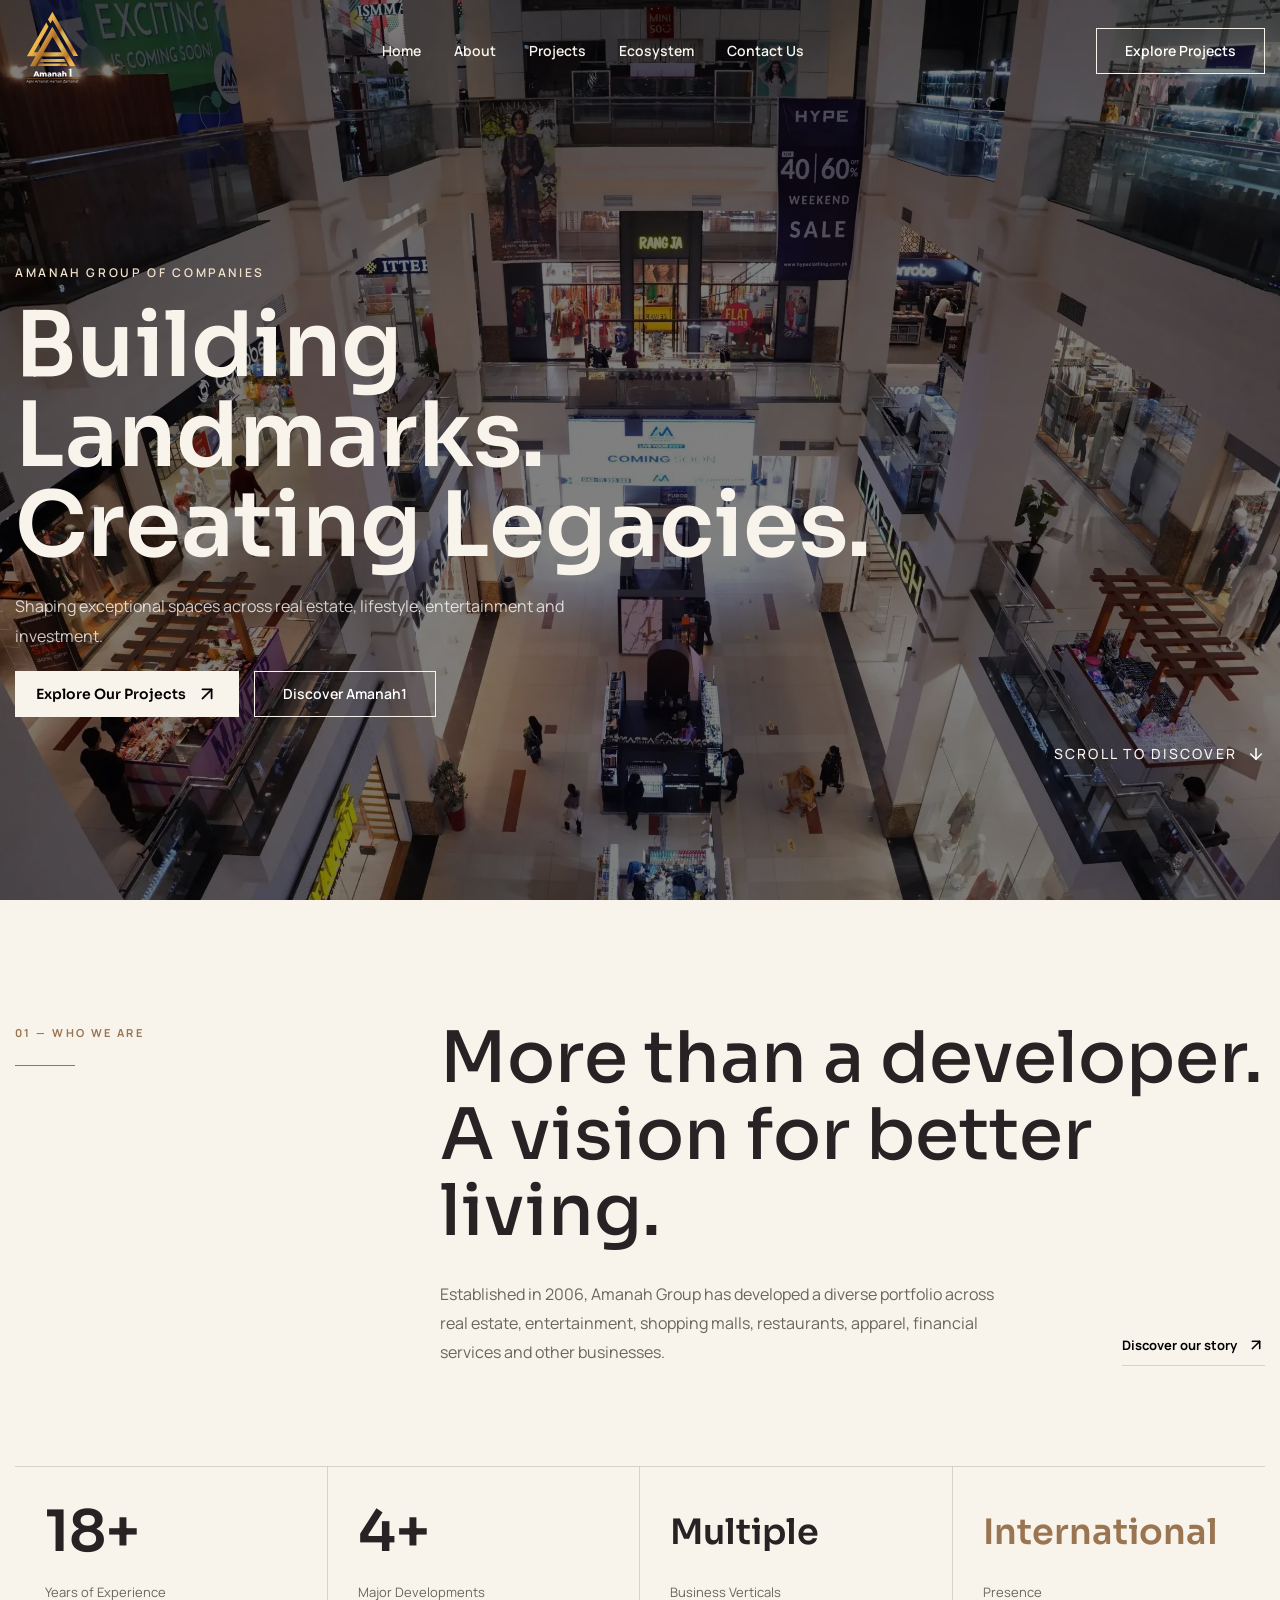
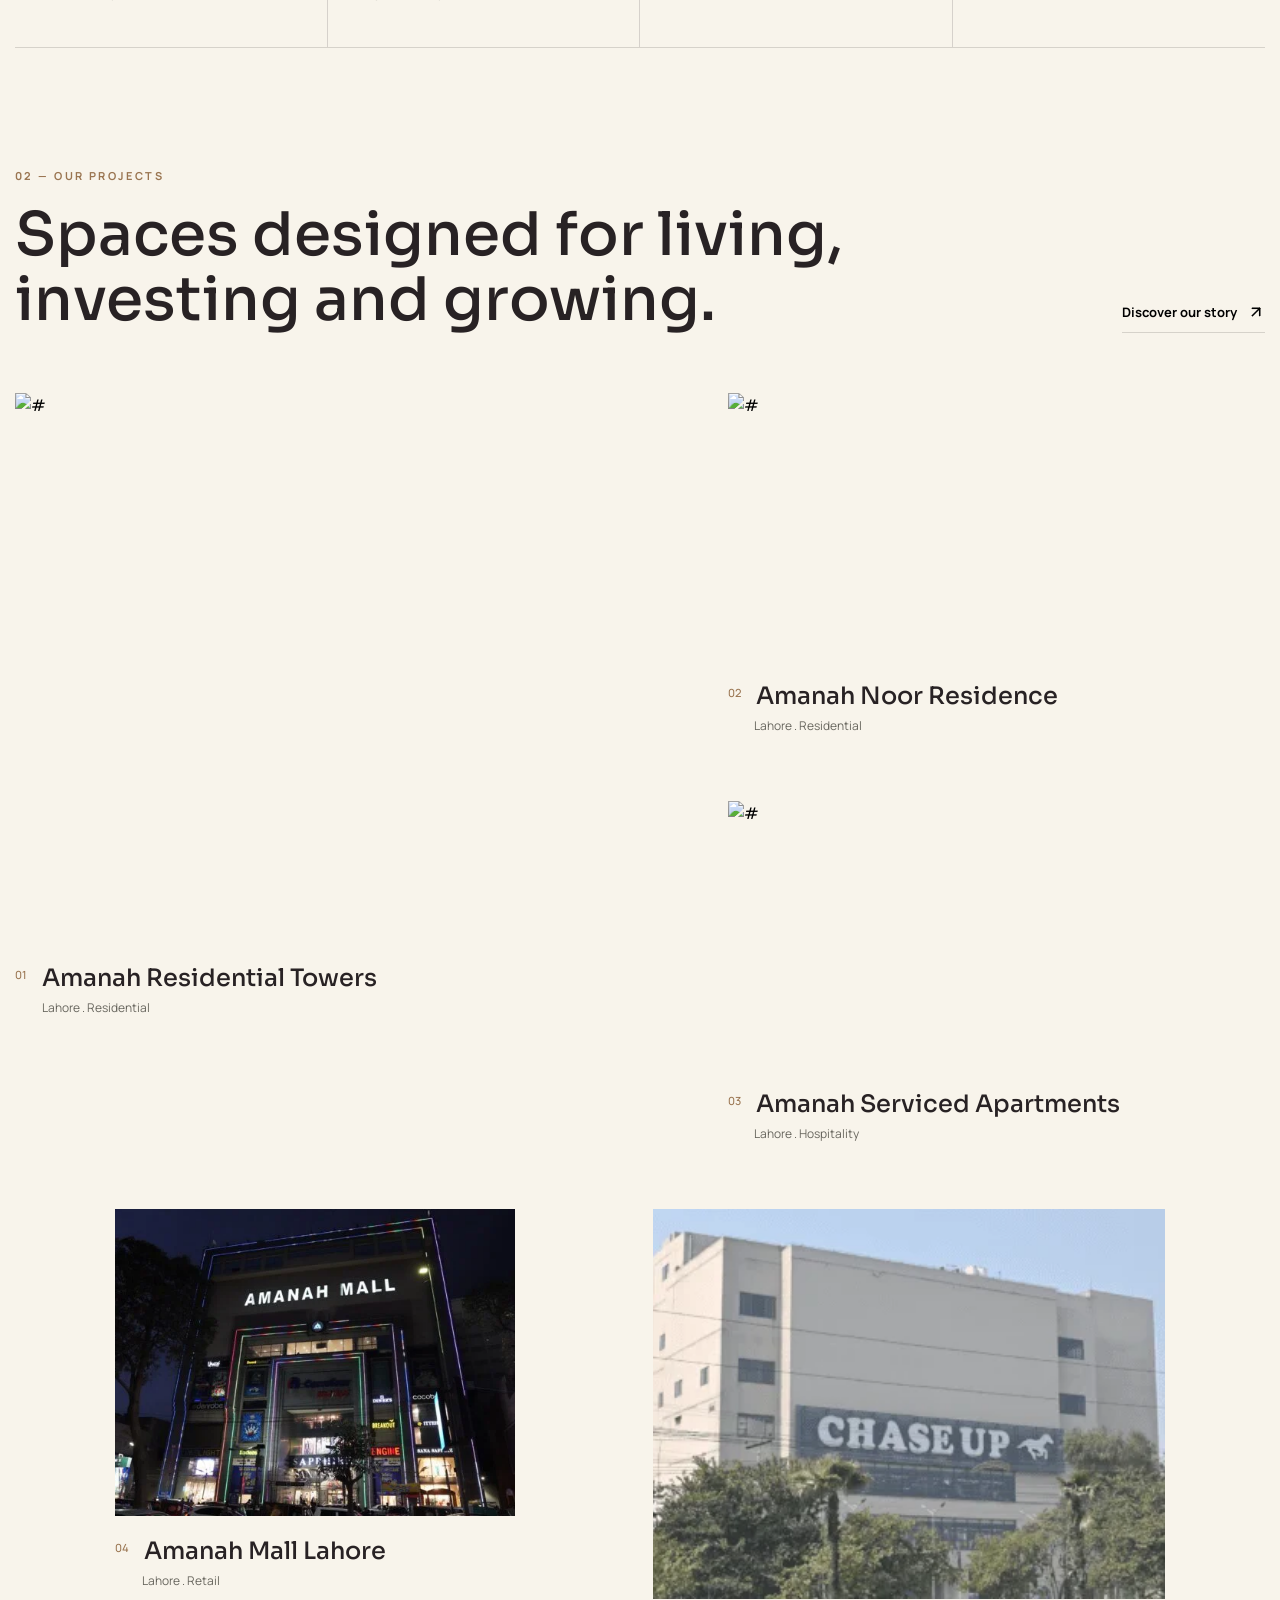
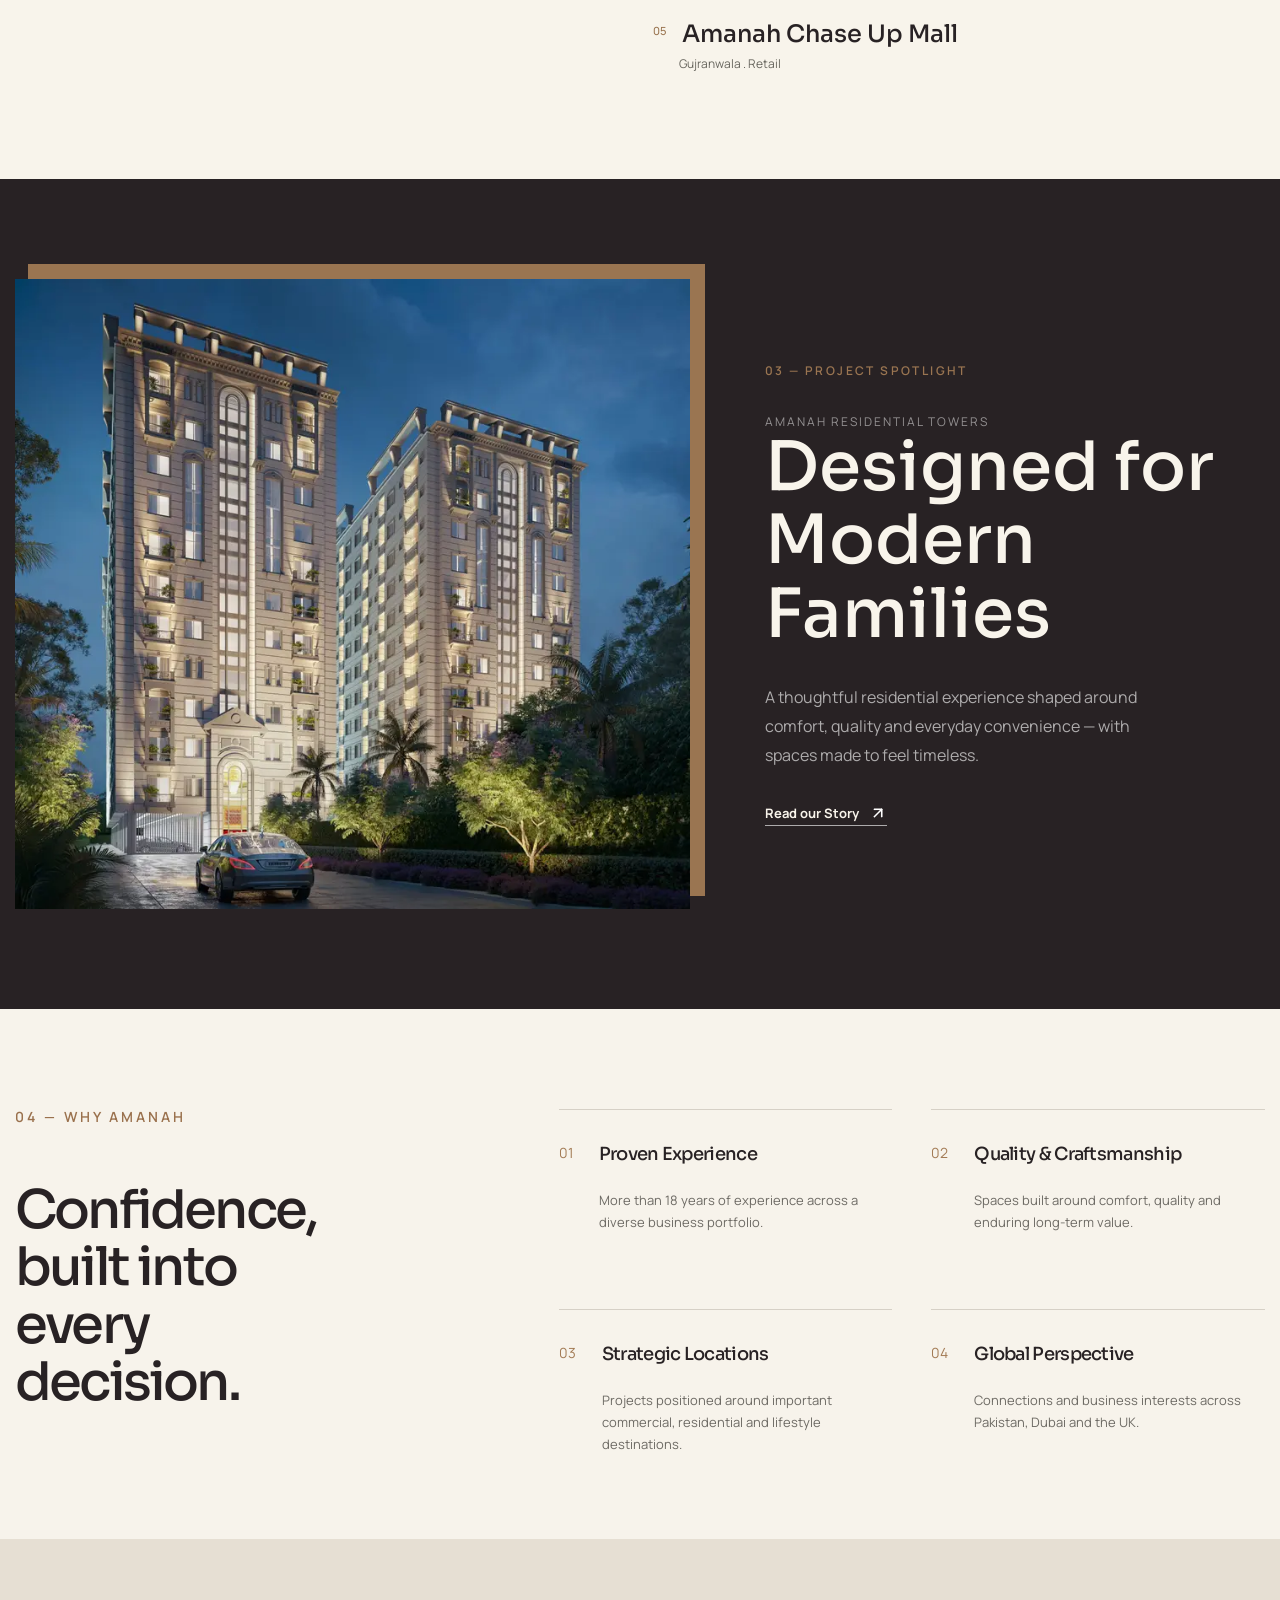
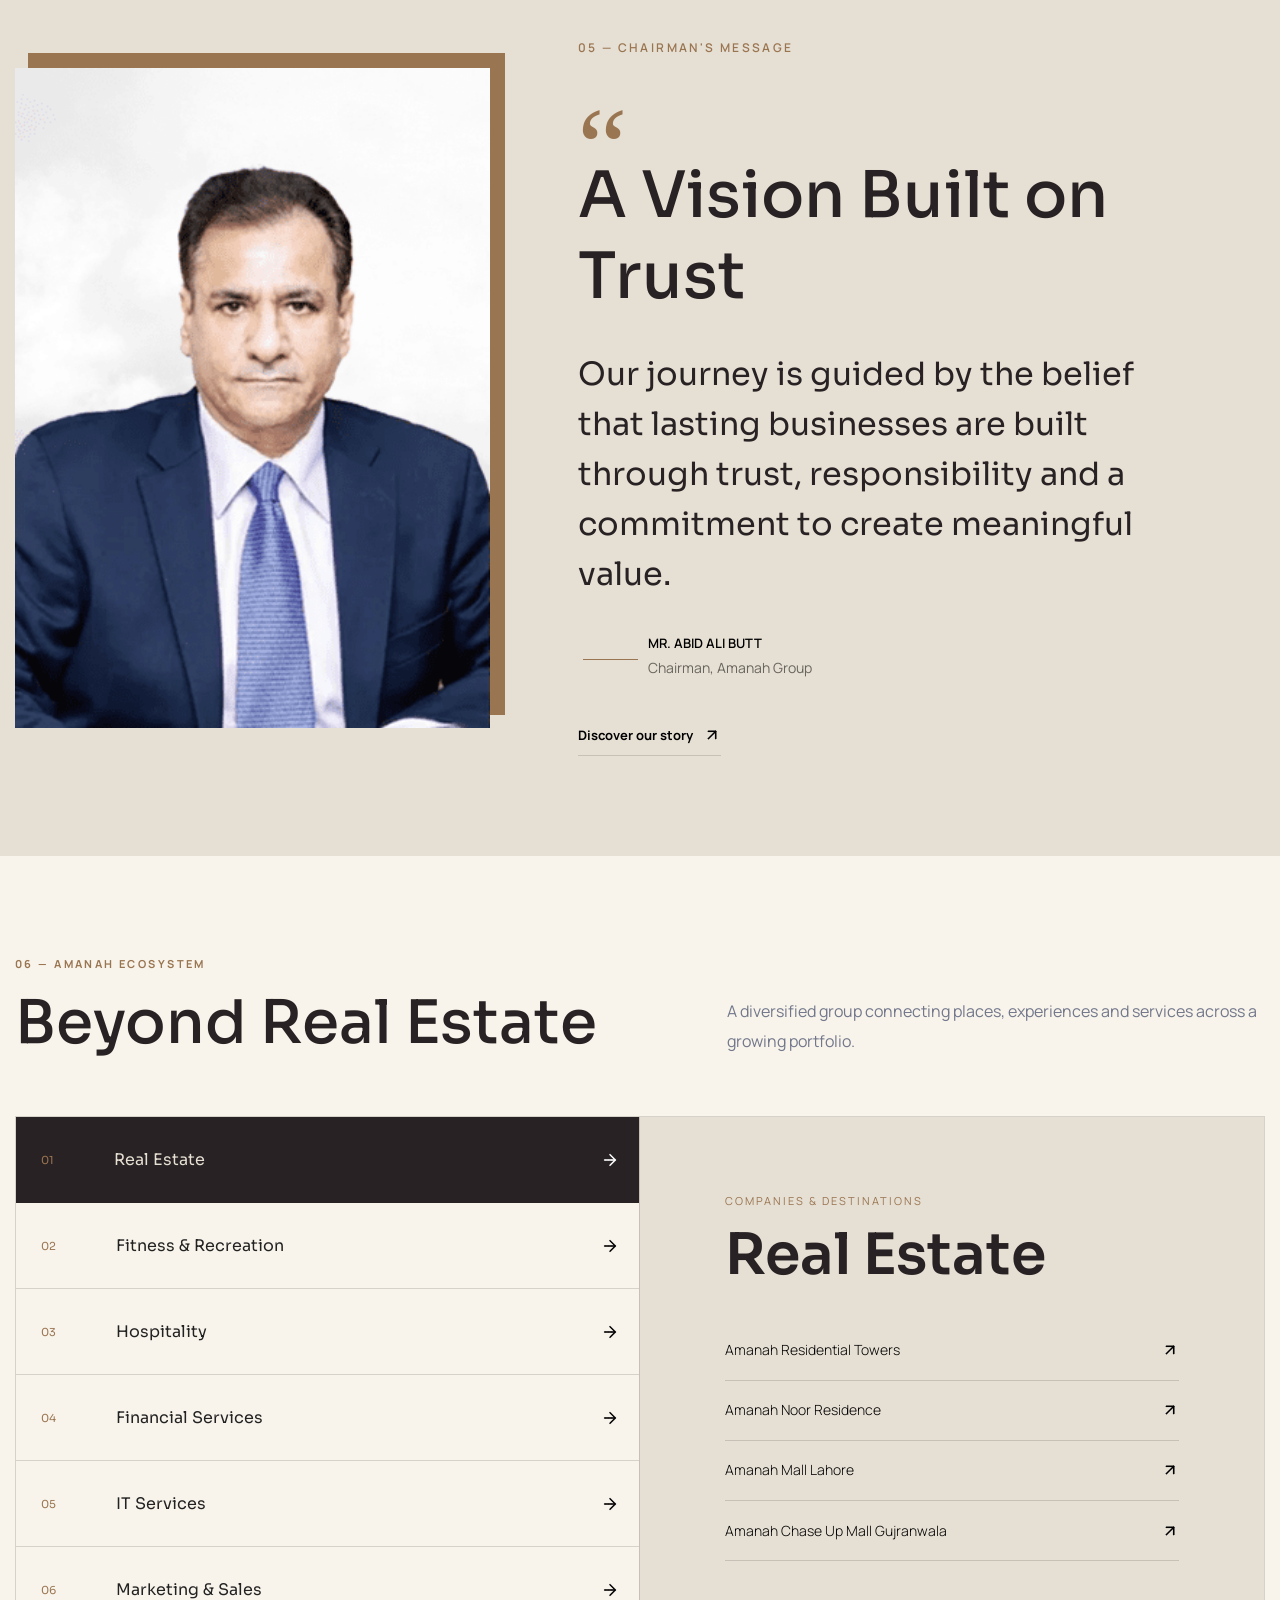
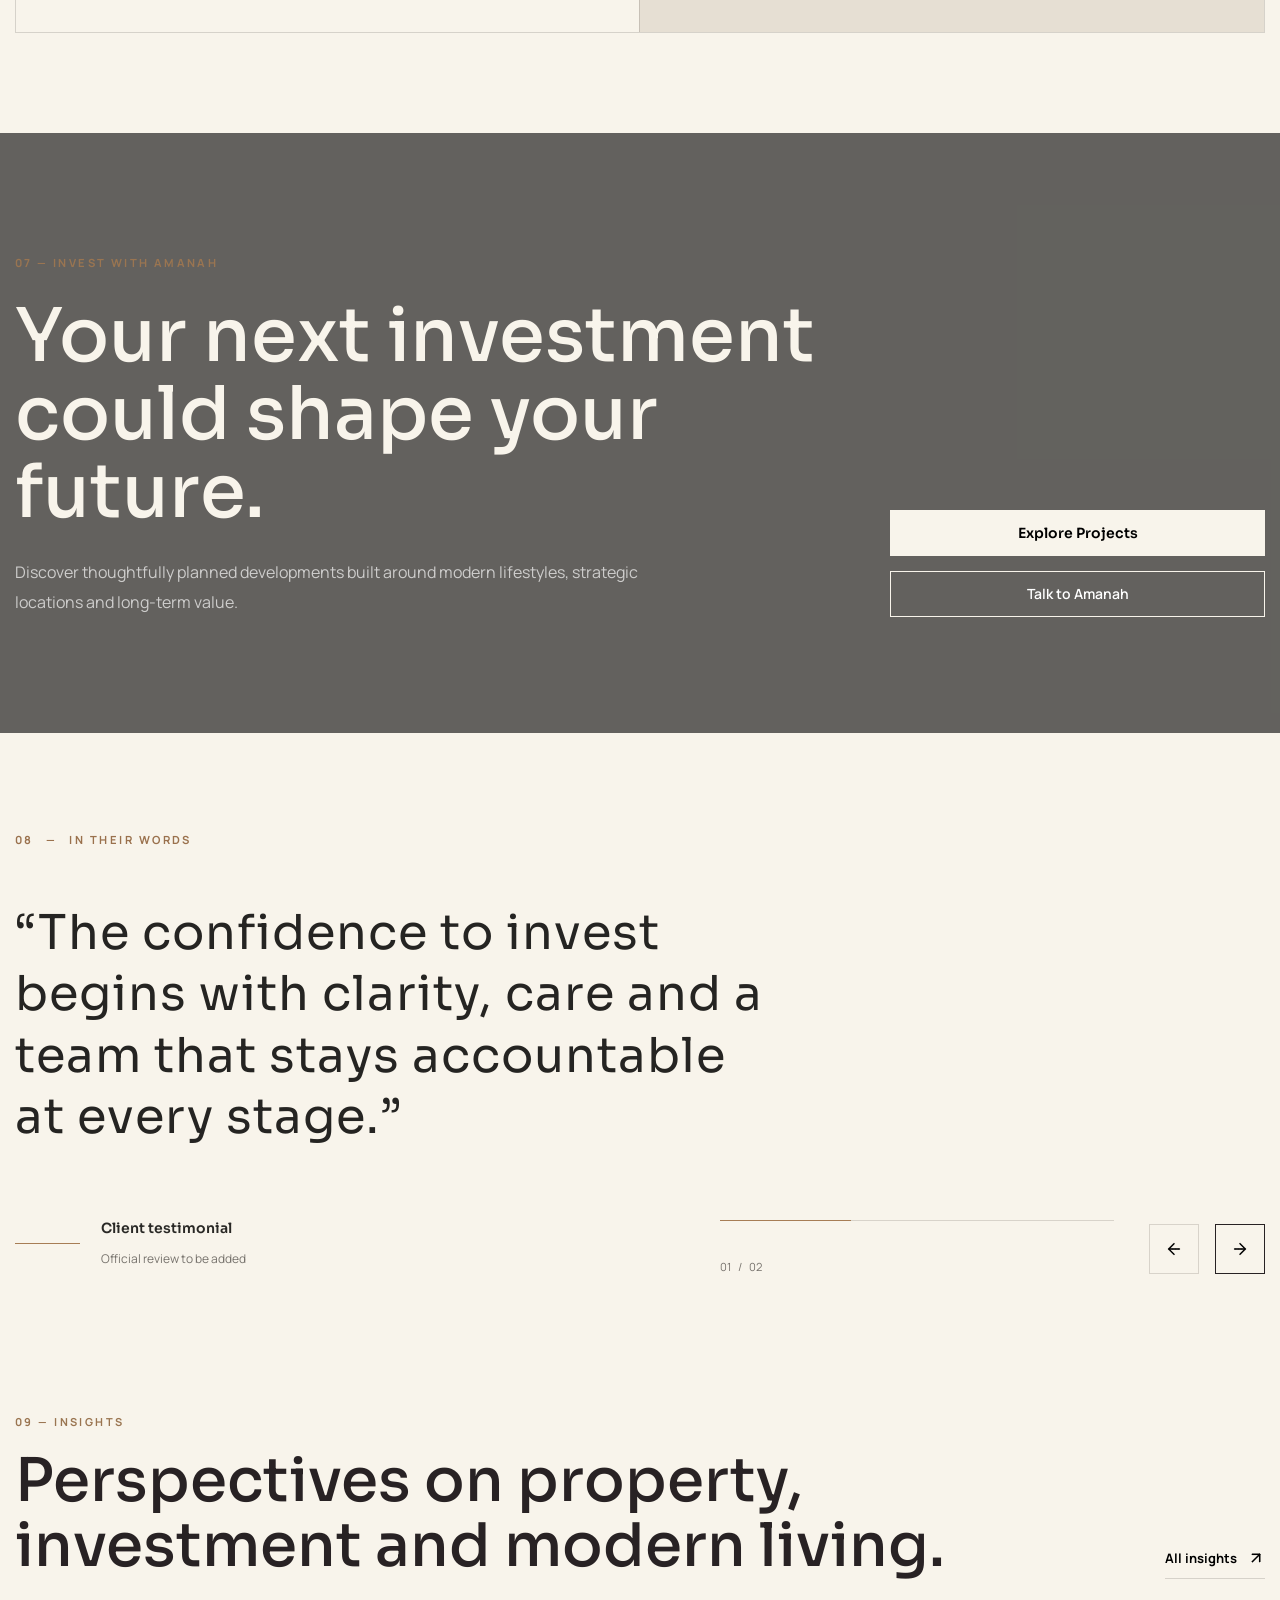
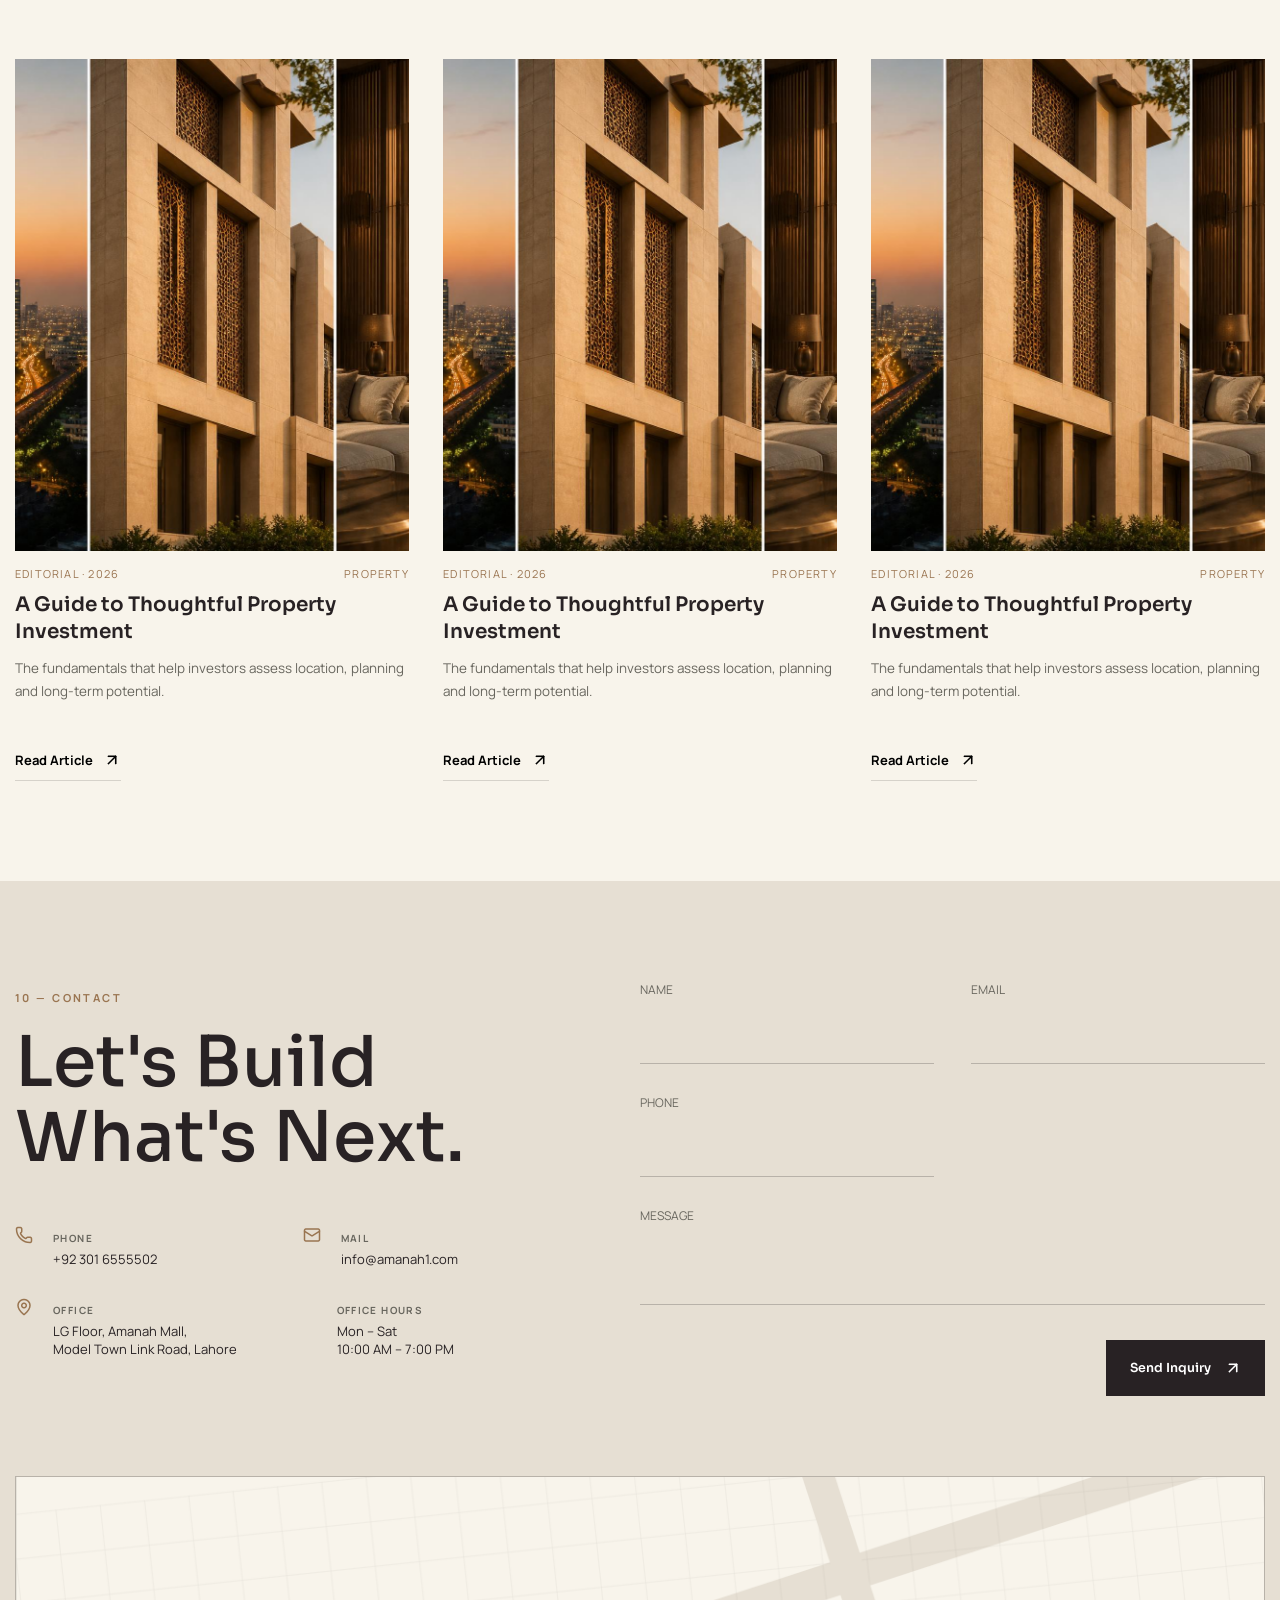
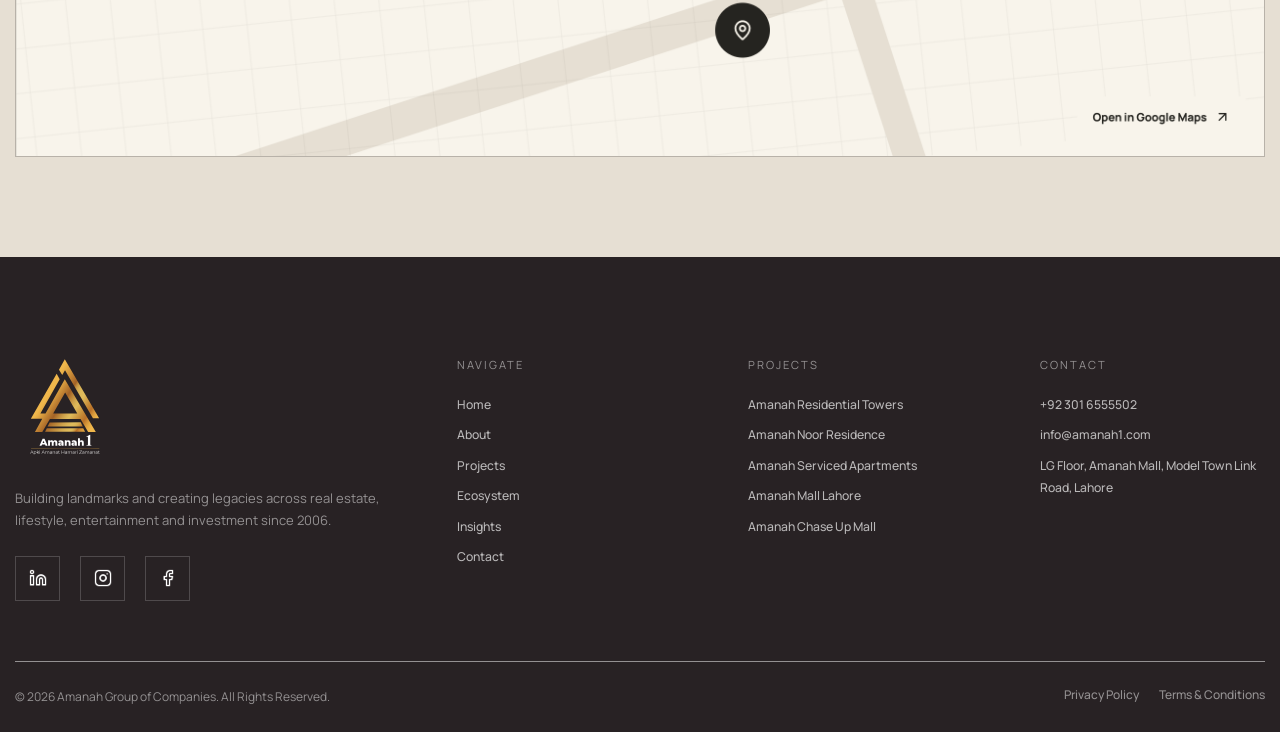
==== commit e9e29534: "new html" ====
--- a/index.html
+++ b/index.html
@@ -16,7 +16,9 @@
     <link rel="icon" href="images/logo.png" type="image/png" sizes="16x16">
     <link rel="preconnect" href="https://fonts.googleapis.com">
     <link rel="preconnect" href="https://fonts.gstatic.com" crossorigin>
-    <link href="https://fonts.googleapis.com/css2?family=Inter:ital,opsz,wght@0,14..32,100..900;1,14..32,100..900&family=Manrope:wght@200..800&family=Sora:wght@100..800&display=swap" rel="stylesheet">
+    <link
+        href="https://fonts.googleapis.com/css2?family=Inter:ital,opsz,wght@0,14..32,100..900;1,14..32,100..900&family=Manrope:wght@200..800&family=Sora:wght@100..800&display=swap"
+        rel="stylesheet">
     <link href="https://unpkg.com/aos@2.3.1/dist/aos.css" rel="stylesheet">
     <!-- Custom CSS -->
     <link rel="stylesheet" type="text/css" href="css/all.css">
@@ -78,13 +80,14 @@
                     Creating Legacies.</h1>
                 <p>Shaping exceptional spaces across real estate, lifestyle, entertainment and investment.</p>
                 <div class="btns-flx">
-                <div class="both-btns">
-                    <a class="demo-btn1" href="#">Explore Our Projects <img src="images/svg-code-34x34.png" alt="#"> </a>
-                    <a class="demo-btn" href="#">Discover Amanah1 </a>
-                </div>
-                <div class="scroll-to">
-                    <a href="#who-we">Scroll to Discover <img src="images/svg-code-34x34.png" alt="#"></a>
-                </div>
+                    <div class="both-btns">
+                        <a class="demo-btn1" href="#">Explore Our Projects <img src="images/svg-code-34x34.png" alt="#">
+                        </a>
+                        <a class="demo-btn" href="#">Discover Amanah1 </a>
+                    </div>
+                    <div class="scroll-to">
+                        <a href="#who-we">Scroll to Discover <img src="images/svg-code-34x34.png" alt="#"></a>
+                    </div>
                 </div>
             </div>
 
@@ -100,7 +103,9 @@
                     <h2>More than a developer.
                         A vision for better living.</h2>
                     <div class="who-content">
-                        <p>Established in 2006, Amanah Group has developed a diverse portfolio across real estate, entertainment, shopping malls, restaurants, apparel, financial services and other businesses. </p>
+                        <p>Established in 2006, Amanah Group has developed a diverse portfolio across real estate,
+                            entertainment, shopping malls, restaurants, apparel, financial services and other
+                            businesses. </p>
                         <a href="#">Discover our story <img src="images/svg-code-34x34.png" alt="#"></a>
                     </div>
                 </div>
@@ -126,8 +131,8 @@
             </div>
         </div>
     </section>
-    <section class="our-project" >
-        <div class="container" >
+    <section class="our-project">
+        <div class="container">
             <div class="custom-heading" data-aos="fade-up">
                 <div class="heading-flex">
                     <div class="heading-width">
@@ -137,7 +142,7 @@
                     </div>
                     <div class="heading-width1">
                         <div class="custom-btns">
-                        <a href="#">Discover our story <img src="images/svg-code-34x34.png" alt="#"></a>
+                            <a href="#">Discover our story <img src="images/svg-code-34x34.png" alt="#"></a>
                         </div>
                     </div>
                 </div>
@@ -145,110 +150,110 @@
             <div class="our-projects" data-aos="fade-up">
                 <div class="projects-width">
                     <a href="#">
-                    <div class="iner-ps">
-                    <div class="inner-pro">
-                    <img src="images/CAM-02-600x338.webp" alt="#">
-                    </div>
-                    <div class="inner-btns">
-                    <img src="images/svg-code-34x34.png" alt="#">
-                    </div>
-                    </div>
-                    <div class="title-project">
-                        <span>01</span>
-                        <h3>Amanah Residential Towers</h3>
-                    </div>
-                    <div class="description-content">
-                        <p>Lahore . Residential</p>
-                    </div>
+                        <div class="iner-ps">
+                            <div class="inner-pro">
+                                <img src="images/photo-collage.png.png" alt="#">
+                            </div>
+                            <div class="inner-btns">
+                                <img src="images/svg-code-34x34.png" alt="#">
+                            </div>
+                        </div>
+                        <div class="title-project">
+                            <span>01</span>
+                            <h3>Amanah Residential Towers</h3>
+                        </div>
+                        <div class="description-content">
+                            <p>Lahore . Residential</p>
+                        </div>
                     </a>
                 </div>
                 <div class="projects-width1">
                     <div class="rights-pro">
-                    <a href="#">
-                        <div class="iner-ps">
-                        <div class="inner-pro">
-                        <img src="images/amanah_noor_residence1-600x338.webp" alt="#">
-                        </div>
-                        <div class="inner-btns">
-                        <img src="images/svg-code-34x34.png" alt="#">
-                        </div>
-                        </div>
-                        <div class="title-project">
-                            <span>02</span>
-                            <h3>Amanah Noor Residence</h3>
-                        </div>
-                        <div class="description-content">
-                            <p>Lahore . Residential</p>
-                        </div>
-                    </a>
+                        <a href="#">
+                            <div class="iner-ps">
+                                <div class="inner-pro">
+                                    <img src="images/photo-collage.png (1).png" alt="#">
+                                </div>
+                                <div class="inner-btns">
+                                    <img src="images/svg-code-34x34.png" alt="#">
+                                </div>
+                            </div>
+                            <div class="title-project">
+                                <span>02</span>
+                                <h3>Amanah Noor Residence</h3>
+                            </div>
+                            <div class="description-content">
+                                <p>Lahore . Residential</p>
+                            </div>
+                        </a>
                     </div>
                     <div class="rights-pro">
-                    <a href="#">
-                        <div class="iner-ps">
-                        <div class="inner-pro">
-                        <img src="images/WhatsApp-Image-2024-07-03-at-11.55.56-AM.webp" alt="#">
-                        </div>
-                        <div class="inner-btns">
-                        <img src="images/svg-code-34x34.png" alt="#">
-                        </div>
-                        </div>
-                        <div class="title-project">
-                            <span>03</span>
-                            <h3>Amanah Serviced Apartments</h3>
-                        </div>
-                        <div class="description-content">
-                            <p>Lahore . Hospitality</p>
-                        </div>
-                    </a>
+                        <a href="#">
+                            <div class="iner-ps">
+                                <div class="inner-pro">
+                                    <img src="images/MixCollage-09-Sep-2026-04-23-PM-3973.jpg" alt="#">
+                                </div>
+                                <div class="inner-btns">
+                                    <img src="images/svg-code-34x34.png" alt="#">
+                                </div>
+                            </div>
+                            <div class="title-project">
+                                <span>03</span>
+                                <h3>Amanah Serviced Apartments</h3>
+                            </div>
+                            <div class="description-content">
+                                <p>Lahore . Hospitality</p>
+                            </div>
+                        </a>
                     </div>
                 </div>
             </div>
             <div class="our-projects" data-aos="fade-up">
                 <div class="projects-width3">
                     <a href="#">
-                    <div class="iner-ps">
-                    <div class="inner-pro">
-                    <img src="images/DSC02822-600x400.webp" alt="#">
-                    </div>
-                    <div class="inner-btns">
-                    <img src="images/svg-code-34x34.png" alt="#">
-                    </div>
-                    </div>
-                    <div class="title-project">
-                        <span>04</span>
-                        <h3>Amanah Mall Lahore</h3>
-                    </div>
-                    <div class="description-content">
-                        <p>Lahore . Retail</p>
-                    </div>
+                        <div class="iner-ps">
+                            <div class="inner-pro">
+                                <img src="images/DSC02822-600x400.webp" alt="#">
+                            </div>
+                            <div class="inner-btns">
+                                <img src="images/svg-code-34x34.png" alt="#">
+                            </div>
+                        </div>
+                        <div class="title-project">
+                            <span>04</span>
+                            <h3>Amanah Mall Lahore</h3>
+                        </div>
+                        <div class="description-content">
+                            <p>Lahore . Retail</p>
+                        </div>
                     </a>
                 </div>
                 <div class="projects-width3">
                     <div class="rights-pro">
-                    <a href="#">
-                        <div class="iner-ps">
-                        <div class="inner-pro">
-                        <img src="images/AMANAH-Banner-Chaseup-600x256.webp" alt="#">
-                        </div>
-                        <div class="inner-btns">
-                        <img src="images/svg-code-34x34.png" alt="#">
-                        </div>
-                        </div>
-                        <div class="title-project">
-                            <span>05</span>
-                            <h3>Amanah Chase Up Mall</h3>
-                        </div>
-                        <div class="description-content">
-                            <p>Gujranwala . Retail</p>
-                        </div>
-                    </a>
-                    </div>
-      
-                </div>
-            </div>
-        </div>
-    </section>
-    <section class="project-spotlight" >
+                        <a href="#">
+                            <div class="iner-ps">
+                                <div class="inner-pro">
+                                    <img src="images/AMANAH-Banner-Chaseup-600x256.webp" alt="#">
+                                </div>
+                                <div class="inner-btns">
+                                    <img src="images/svg-code-34x34.png" alt="#">
+                                </div>
+                            </div>
+                            <div class="title-project">
+                                <span>05</span>
+                                <h3>Amanah Chase Up Mall</h3>
+                            </div>
+                            <div class="description-content">
+                                <p>Gujranwala . Retail</p>
+                            </div>
+                        </a>
+                    </div>
+
+                </div>
+            </div>
+        </div>
+    </section>
+    <section class="project-spotlight">
         <div class="container" data-aos="fade-up">
             <div class="spot-flex">
                 <div class="spot-width1">
@@ -259,7 +264,8 @@
                     <span class="black">Amanah Residential Towers</span>
                     <h2>Designed for
                         Modern Families</h2>
-                    <p>A thoughtful residential experience shaped around comfort, quality and everyday convenience — with spaces made to feel timeless.</p>
+                    <p>A thoughtful residential experience shaped around comfort, quality and everyday convenience —
+                        with spaces made to feel timeless.</p>
                     <div class="spotlight-btn">
                         <a href="#">Read our Story <img src="images/svg-code-34x34.png" alt="#"></a>
                     </div>
@@ -267,80 +273,80 @@
             </div>
         </div>
     </section>
-    <section class="why-amanah" >
+    <section class="why-amanah">
         <div class="container" data-aos="fade-up">
-        <div class="why-amanah__inner">
-    
-            <!-- Left Content -->
-            <div class="why-amanah__intro">
-                <div class="section-label">04 — WHY AMANAH</div>
-    
-                <h2>
-                    Confidence,<br>
-                    built into<br>
-                    every<br>
-                    decision.
-                </h2>
-            </div>
-    
-            <!-- Right Content -->
-            <div class="why-amanah__features">
-    
-                <!-- Feature 01 -->
-                <div class="feature">
-                    <div class="feature__number">01</div>
-    
-                    <div class="feature__content">
-                        <h3>Proven Experience</h3>
-                        <p>
-                            More than 18 years of experience across a diverse
-                            business portfolio.
-                        </p>
-                    </div>
-                </div>
-    
-                <!-- Feature 02 -->
-                <div class="feature">
-                    <div class="feature__number">02</div>
-    
-                    <div class="feature__content">
-                        <h3>Quality &amp; Craftsmanship</h3>
-                        <p>
-                            Spaces built around comfort, quality and enduring
-                            long-term value.
-                        </p>
-                    </div>
-                </div>
-    
-                <!-- Feature 03 -->
-                <div class="feature">
-                    <div class="feature__number">03</div>
-    
-                    <div class="feature__content">
-                        <h3>Strategic Locations</h3>
-                        <p>
-                            Projects positioned around important commercial,
-                            residential and lifestyle destinations.
-                        </p>
-                    </div>
-                </div>
-    
-                <!-- Feature 04 -->
-                <div class="feature">
-                    <div class="feature__number">04</div>
-    
-                    <div class="feature__content">
-                        <h3>Global Perspective</h3>
-                        <p>
-                            Connections and business interests across
-                            Pakistan, Dubai and the UK.
-                        </p>
-                    </div>
-                </div>
-    
-            </div>
-    
-        </div>
+            <div class="why-amanah__inner">
+
+                <!-- Left Content -->
+                <div class="why-amanah__intro">
+                    <div class="section-label">04 — WHY AMANAH</div>
+
+                    <h2>
+                        Confidence,<br>
+                        built into<br>
+                        every<br>
+                        decision.
+                    </h2>
+                </div>
+
+                <!-- Right Content -->
+                <div class="why-amanah__features">
+
+                    <!-- Feature 01 -->
+                    <div class="feature">
+                        <div class="feature__number">01</div>
+
+                        <div class="feature__content">
+                            <h3>Proven Experience</h3>
+                            <p>
+                                More than 18 years of experience across a diverse
+                                business portfolio.
+                            </p>
+                        </div>
+                    </div>
+
+                    <!-- Feature 02 -->
+                    <div class="feature">
+                        <div class="feature__number">02</div>
+
+                        <div class="feature__content">
+                            <h3>Quality &amp; Craftsmanship</h3>
+                            <p>
+                                Spaces built around comfort, quality and enduring
+                                long-term value.
+                            </p>
+                        </div>
+                    </div>
+
+                    <!-- Feature 03 -->
+                    <div class="feature">
+                        <div class="feature__number">03</div>
+
+                        <div class="feature__content">
+                            <h3>Strategic Locations</h3>
+                            <p>
+                                Projects positioned around important commercial,
+                                residential and lifestyle destinations.
+                            </p>
+                        </div>
+                    </div>
+
+                    <!-- Feature 04 -->
+                    <div class="feature">
+                        <div class="feature__number">04</div>
+
+                        <div class="feature__content">
+                            <h3>Global Perspective</h3>
+                            <p>
+                                Connections and business interests across
+                                Pakistan, Dubai and the UK.
+                            </p>
+                        </div>
+                    </div>
+
+                </div>
+
+            </div>
         </div>
     </section>
     <section class="chairmen-message">
@@ -355,7 +361,8 @@
                     <span class="quote">“</span>
                     <h2>A Vision Built on Trust
                     </h2>
-                    <h3>Our journey is guided by the belief that lasting businesses are built through trust, responsibility and a commitment to create meaningful value.
+                    <h3>Our journey is guided by the belief that lasting businesses are built through trust,
+                        responsibility and a commitment to create meaningful value.
                     </h3>
                     <div class="chair-title">
                         <span>Mr. Abid Ali Butt
@@ -364,7 +371,7 @@
                     </div>
                     <div class="custom-btns">
                         <a href="#">Discover our story <img src="images/svg-code-34x34.png" alt="#"></a>
-                        </div>
+                    </div>
                 </div>
             </div>
         </div>
@@ -378,7 +385,8 @@
                         <h2>Beyond Real Estate</h2>
                     </div>
                     <div class="heading-width1">
-                        <p>A diversified group connecting places, experiences and services across a growing portfolio.</p>
+                        <p>A diversified group connecting places, experiences and services across a growing portfolio.
+                        </p>
                     </div>
                 </div>
             </div>
@@ -386,25 +394,35 @@
                 <div class="tabbing-flex">
                     <div class="tabbing-width">
                         <ul class="tabs">
-                            <li class="tab-link current" data-tab="tab-1"><span>01</span>Real Estate <img src="images/svg-code-34x34.png" alt="#"></li>
-                            <li class="tab-link" data-tab="tab-2"><span>02</span>Fitness & Recreation <img src="images/svg-code-34x34.png" alt="#"></li>
-                            <li class="tab-link" data-tab="tab-3"><span>03</span>Hospitality <img src="images/svg-code-34x34.png" alt="#"></li>
-                            <li class="tab-link" data-tab="tab-4"><span>04</span>Financial Services <img src="images/svg-code-34x34.png" alt="#"></li>
-                            <li class="tab-link" data-tab="tab-5"><span>05</span>IT Services <img src="images/svg-code-34x34.png" alt="#"></li>
-                            <li class="tab-link" data-tab="tab-6"><span>06</span>Marketing & Sales <img src="images/svg-code-34x34.png" alt="#"></li>
+                            <li class="tab-link current" data-tab="tab-1"><span>01</span>Real Estate <img
+                                    src="images/svg-code-34x34.png" alt="#"></li>
+                            <li class="tab-link" data-tab="tab-2"><span>02</span>Fitness & Recreation <img
+                                    src="images/svg-code-34x34.png" alt="#"></li>
+                            <li class="tab-link" data-tab="tab-3"><span>03</span>Hospitality <img
+                                    src="images/svg-code-34x34.png" alt="#"></li>
+                            <li class="tab-link" data-tab="tab-4"><span>04</span>Financial Services <img
+                                    src="images/svg-code-34x34.png" alt="#"></li>
+                            <li class="tab-link" data-tab="tab-5"><span>05</span>IT Services <img
+                                    src="images/svg-code-34x34.png" alt="#"></li>
+                            <li class="tab-link" data-tab="tab-6"><span>06</span>Marketing & Sales <img
+                                    src="images/svg-code-34x34.png" alt="#"></li>
                         </ul>
                     </div>
                     <div class="tabbing-width">
                         <div id="tab-1" class="tab-content current">
                             <div class="inner-data">
-                            <span>Companies & destinations</span>
-                            <h3>Real Estate</h3>
-                            <ul>
-                                <li><a href="#">Amanah Residential Towers <img src="images/svg-code-34x34.png" alt="#"></a></li>
-                                <li><a href="#">Amanah Noor Residence <img src="images/svg-code-34x34.png" alt="#"></a></li>
-                                <li><a href="#">Amanah Mall Lahore <img src="images/svg-code-34x34.png" alt="#"></a></li>
-                                <li><a href="#">Amanah Chase Up Mall Gujranwala <img src="images/svg-code-34x34.png" alt="#"></a></li>
-                            </ul>
+                                <span>Companies & destinations</span>
+                                <h3>Real Estate</h3>
+                                <ul>
+                                    <li><a href="#">Amanah Residential Towers <img src="images/svg-code-34x34.png"
+                                                alt="#"></a></li>
+                                    <li><a href="#">Amanah Noor Residence <img src="images/svg-code-34x34.png"
+                                                alt="#"></a></li>
+                                    <li><a href="#">Amanah Mall Lahore <img src="images/svg-code-34x34.png" alt="#"></a>
+                                    </li>
+                                    <li><a href="#">Amanah Chase Up Mall Gujranwala <img src="images/svg-code-34x34.png"
+                                                alt="#"></a></li>
+                                </ul>
                             </div>
                         </div>
                         <div id="tab-2" class="tab-content">
@@ -413,8 +431,10 @@
                                 <h3>Fitness & Recreation</h3>
                                 <ul>
                                     <li><a href="#">Magic Planet <img src="images/svg-code-34x34.png" alt="#"></a></li>
-                                    <li><a href="#">Bouncing Castle<img src="images/svg-code-34x34.png" alt="#"></a></li>
-                                    <li><a href="#">Trampoline Park<img src="images/svg-code-34x34.png" alt="#"></a></li>
+                                    <li><a href="#">Bouncing Castle<img src="images/svg-code-34x34.png" alt="#"></a>
+                                    </li>
+                                    <li><a href="#">Trampoline Park<img src="images/svg-code-34x34.png" alt="#"></a>
+                                    </li>
                                     <li><a href="#">Velocity<img src="images/svg-code-34x34.png" alt="#"></a></li>
                                 </ul>
                             </div>
@@ -424,7 +444,8 @@
                                 <span>Companies & destinations</span>
                                 <h3>Hospitality</h3>
                                 <ul>
-                                    <li><a href="#">Bagatelle Dubai <img src="images/svg-code-34x34.png" alt="#"></a></li>
+                                    <li><a href="#">Bagatelle Dubai <img src="images/svg-code-34x34.png" alt="#"></a>
+                                    </li>
                                 </ul>
                             </div>
                         </div>
@@ -433,8 +454,10 @@
                                 <span>Companies & destinations</span>
                                 <h3>Financial Services</h3>
                                 <ul>
-                                    <li><a href="#">S.N.M Securities <img src="images/svg-code-34x34.png" alt="#"></a></li>
-                                    <li><a href="#">Amanah Commodities <img src="images/svg-code-34x34.png" alt="#"></a></li>
+                                    <li><a href="#">S.N.M Securities <img src="images/svg-code-34x34.png" alt="#"></a>
+                                    </li>
+                                    <li><a href="#">Amanah Commodities <img src="images/svg-code-34x34.png" alt="#"></a>
+                                    </li>
                                 </ul>
                             </div>
                         </div>
@@ -452,38 +475,40 @@
                                 <span>Companies & destinations</span>
                                 <h3>Marketing & Sales</h3>
                                 <ul>
-                                    <li><a href="#">Amanah Pvt Limited <img src="images/svg-code-34x34.png" alt="#"></a></li>
+                                    <li><a href="#">Amanah Pvt Limited <img src="images/svg-code-34x34.png" alt="#"></a>
+                                    </li>
                                 </ul>
                             </div>
                         </div>
                     </div>
-                </div>   
+                </div>
             </div>
         </div>
     </section>
     <section class="invest-with" style="background-image: url(images/investment-cta-CTnBgPjy.jpg);">
         <div class="container" data-aos="fade-up">
             <div class="inner-flexs">
-            <div class="inner-widh">
-            <span>07 — Invest With Amanah</span>
-            <h2>Your next investment
-                could shape your future.</h2>
-            <p>Discover thoughtfully planned developments built around modern lifestyles, strategic locations and long-term value.</p>
-            </div>
-            <div class="inner-widh1">
-                <div class="explore-btns">
-                    <div class="both-btns">
-                        <a class="demo-btn1" href="#">Explore Projects </a>
-                        <a class="demo-btn" href="#">Talk to Amanah </a>
-                    </div>
-                </div>
-            </div>
-            
-            </div>
-
-        </div>
-    </section>
-    <section class="testimonial-slider" >
+                <div class="inner-widh">
+                    <span>07 — Invest With Amanah</span>
+                    <h2>Your next investment
+                        could shape your future.</h2>
+                    <p>Discover thoughtfully planned developments built around modern lifestyles, strategic locations
+                        and long-term value.</p>
+                </div>
+                <div class="inner-widh1">
+                    <div class="explore-btns">
+                        <div class="both-btns">
+                            <a class="demo-btn1" href="#">Explore Projects </a>
+                            <a class="demo-btn" href="#">Talk to Amanah </a>
+                        </div>
+                    </div>
+                </div>
+
+            </div>
+
+        </div>
+    </section>
+    <section class="testimonial-slider">
         <div class="container">
             <!-- Top Label -->
             <div class="section-label">
@@ -496,145 +521,148 @@
                 <!-- Slide 1 -->
                 <div class="testimonial-slide active">
                     <div class="quote">
-                        “The confidence to invest begins with clarity, care and a team that stays accountable at every stage.”
-                    </div>
-    
+                        “The confidence to invest begins with clarity, care and a team that stays accountable at every
+                        stage.”
+                    </div>
+
                     <div class="testimonial-bottom">
-    
+
                         <div class="client-info">
                             <span class="client-line"></span>
-    
+
                             <div>
                                 <h4>Client testimonial</h4>
                                 <p>Official review to be added</p>
                             </div>
                         </div>
-    
+
                         <div class="slider-controls">
-    
+
                             <div class="progress-wrapper">
                                 <div class="progress">
                                     <span class="progress-active"></span>
                                 </div>
-    
+
                                 <div class="counter">
                                     <span class="current-slide">01</span>
                                     <span>/</span>
                                     <span class="total-slides">02</span>
                                 </div>
                             </div>
-    
+
                             <div class="buttons">
                                 <button class="prev" aria-label="Previous slide">
                                     <img src="images/svg-code-34x34.png" alt="#">
                                 </button>
-    
+
                                 <button class="next" aria-label="Next slide">
                                     <img src="images/svg-code-34x34.png" alt="#">
                                 </button>
                             </div>
-    
-                        </div>
-    
+
+                        </div>
+
                     </div>
                 </div>
                 <!-- Slide 2 -->
                 <div class="testimonial-slide">
-    
+
                     <div class="quote">
-                        “Every decision feels easier when you have the right people beside you, guiding you with honesty and care.”
-                    </div>
-    
+                        “Every decision feels easier when you have the right people beside you, guiding you with honesty
+                        and care.”
+                    </div>
+
                     <div class="testimonial-bottom">
-    
+
                         <div class="client-info">
                             <span class="client-line"></span>
-    
+
                             <div>
                                 <h4>Another client</h4>
                                 <p>Official review to be added</p>
                             </div>
                         </div>
-    
+
                         <div class="slider-controls">
-    
+
                             <div class="progress-wrapper">
                                 <div class="progress">
                                     <span class="progress-active"></span>
                                 </div>
-    
+
                                 <div class="counter">
                                     <span class="current-slide">02</span>
                                     <span>/</span>
                                     <span class="total-slides">02</span>
                                 </div>
                             </div>
-    
+
                             <div class="buttons">
                                 <button class="prev" aria-label="Previous slide">
                                     <img src="images/svg-code-34x34.png" alt="#">
                                 </button>
-    
+
                                 <button class="next" aria-label="Next slide">
                                     <img src="images/svg-code-34x34.png" alt="#">
                                 </button>
                             </div>
-    
-                        </div>
-    
+
+                        </div>
+
                     </div>
                 </div>
                 <!-- Slide 3 -->
                 <div class="testimonial-slide">
-    
+
                     <div class="quote">
-                        “Every decision feels easier when you have the right people beside you, guiding you with honesty and care.”
-                    </div>
-    
+                        “Every decision feels easier when you have the right people beside you, guiding you with honesty
+                        and care.”
+                    </div>
+
                     <div class="testimonial-bottom">
-    
+
                         <div class="client-info">
                             <span class="client-line"></span>
-    
+
                             <div>
                                 <h4>Another client</h4>
                                 <p>Official review to be added</p>
                             </div>
                         </div>
-    
+
                         <div class="slider-controls">
-    
+
                             <div class="progress-wrapper">
                                 <div class="progress">
                                     <span class="progress-active"></span>
                                 </div>
-    
+
                                 <div class="counter">
                                     <span class="current-slide">03</span>
                                     <span>/</span>
                                     <span class="total-slides">03</span>
                                 </div>
                             </div>
-    
+
                             <div class="buttons">
                                 <button class="prev" aria-label="Previous slide">
                                     <img src="images/svg-code-34x34.png" alt="#">
                                 </button>
-    
+
                                 <button class="next" aria-label="Next slide">
                                     <img src="images/svg-code-34x34.png" alt="#">
                                 </button>
                             </div>
-    
-                        </div>
-    
-                    </div>
-                </div>
-    
-            </div>
-    
-        </div>
-    
+
+                        </div>
+
+                    </div>
+                </div>
+
+            </div>
+
+        </div>
+
     </section>
     <section class="blogs">
         <div class="container">
@@ -647,7 +675,7 @@
                     </div>
                     <div class="heading-width1">
                         <div class="custom-btns">
-                        <a href="#">All insights <img src="images/svg-code-34x34.png" alt="#"></a>
+                            <a href="#">All insights <img src="images/svg-code-34x34.png" alt="#"></a>
                         </div>
                     </div>
                 </div>
@@ -655,7 +683,7 @@
             <div class="blogs-flex">
                 <div class="blogs-width">
                     <div class="banner-blogs">
-                    <img src="images/insights-triptych-C0CtWNMT.jpg" alt="#">
+                        <img src="images/insights-triptych-C0CtWNMT.jpg" alt="#">
                     </div>
                     <div class="blogs-content">
                         <div class="blogs-date">
@@ -667,13 +695,13 @@
                         <p>The fundamentals that help investors assess location, planning and long-term potential.</p>
                         <div class="custom-btns">
                             <a href="#">Read Article <img src="images/svg-code-34x34.png" alt="#"></a>
-                            </div>
-                        
+                        </div>
+
                     </div>
                 </div>
                 <div class="blogs-width">
                     <div class="banner-blogs">
-                    <img src="images/insights-triptych-C0CtWNMT.jpg" alt="#">
+                        <img src="images/insights-triptych-C0CtWNMT.jpg" alt="#">
                     </div>
                     <div class="blogs-content">
                         <div class="blogs-date">
@@ -685,13 +713,13 @@
                         <p>The fundamentals that help investors assess location, planning and long-term potential.</p>
                         <div class="custom-btns">
                             <a href="#">Read Article <img src="images/svg-code-34x34.png" alt="#"></a>
-                            </div>
-                        
+                        </div>
+
                     </div>
                 </div>
                 <div class="blogs-width">
                     <div class="banner-blogs">
-                    <img src="images/insights-triptych-C0CtWNMT.jpg" alt="#">
+                        <img src="images/insights-triptych-C0CtWNMT.jpg" alt="#">
                     </div>
                     <div class="blogs-content">
                         <div class="blogs-date">
@@ -703,8 +731,8 @@
                         <p>The fundamentals that help investors assess location, planning and long-term potential.</p>
                         <div class="custom-btns">
                             <a href="#">Read Article <img src="images/svg-code-34x34.png" alt="#"></a>
-                            </div>
-                        
+                        </div>
+
                     </div>
                 </div>
             </div>
@@ -739,7 +767,8 @@
                                 </a>
                             </li>
                             <li>
-                                <a href="https://www.google.com/maps/search/LG+Floor+Amanah1+Model+Town+Link+Road+Lahore/@31.4719005,74.313755,15z?entry=s&sa=X&ved=1t%3A199789">
+                                <a
+                                    href="https://www.google.com/maps/search/LG+Floor+Amanah1+Model+Town+Link+Road+Lahore/@31.4719005,74.313755,15z?entry=s&sa=X&ved=1t%3A199789">
                                     <div class="icons-info"><img src="images/svg-code-36x36 (2).png" alt="#"></div>
                                     <div class="info-text">
                                         <span>Office</span>
@@ -750,7 +779,6 @@
                             </li>
                             <li>
                                 <a href="tel:+92 301 6555502">
-                                    <!-- <div class="icons-info"><img src="" alt="#"></div> -->
                                     <div class="info-text">
                                         <span>Office Hours</span>
                                         <p>Mon – Sat<br>
@@ -783,16 +811,18 @@
                                 <textarea></textarea>
                             </div>
                             <div class="buttons-flex">
-                                <button type="submit">Send Inquiry <img src="images/svg-code-34x34.png" alt="#"></button>
-                            </div>
-                            
+                                <button type="submit">Send Inquiry <img src="images/svg-code-34x34.png"
+                                        alt="#"></button>
+                            </div>
+
                         </form>
                     </div>
                 </div>
             </div>
             <div class="maps-im">
-                <a href="https://www.google.com/maps/search/LG+Floor+Amanah1+Model+Town+Link+Road+Lahore/@31.4719005,74.313755,15z?entry=s&sa=X&ved=1t%3A199789">
-                <img src="images/map.png" alt="#">
+                <a
+                    href="https://www.google.com/maps/search/LG+Floor+Amanah1+Model+Town+Link+Road+Lahore/@31.4719005,74.313755,15z?entry=s&sa=X&ved=1t%3A199789">
+                    <img src="images/map.png" alt="#">
                 </a>
             </div>
         </div>
@@ -805,7 +835,8 @@
                         <img src="images/AMANAH-LOGO-Official-1.svg" alt="#">
                     </div>
                     <div class="inner-footer">
-                        <p>Building landmarks and creating legacies across real estate, lifestyle, entertainment and investment since 2006.</p>
+                        <p>Building landmarks and creating legacies across real estate, lifestyle, entertainment and
+                            investment since 2006.</p>
                         <div class="socail-icons">
                             <ul>
                                 <li><a href="#"><img src="images/svg-code-48x48.png" alt="#"></a></li>
@@ -841,12 +872,14 @@
                     <ul>
                         <li><a href="tel:+92 301 6555502">+92 301 6555502</a></li>
                         <li><a href="mailto:info@amanah1.com">info@amanah1.com</a></li>
-                        <li><a href="https://www.google.com/maps/search/LG+Floor+Amanah1+Model+Town+Link+Road+Lahore/@31.4719005,74.313755,15z?entry=s&sa=X&ved=1t%3A199789">LG Floor, Amanah Mall,
-                            Model Town Link Road, Lahore</a></li>
-                
+                        <li><a
+                                href="https://www.google.com/maps/search/LG+Floor+Amanah1+Model+Town+Link+Road+Lahore/@31.4719005,74.313755,15z?entry=s&sa=X&ved=1t%3A199789">LG
+                                Floor, Amanah Mall,
+                                Model Town Link Road, Lahore</a></li>
+
                     </ul>
                 </div>
-       
+
             </div>
             <div class="bottom-footer">
                 <p>© 2026 Amanah Group of Companies. All Rights Reserved.</p>
@@ -873,4 +906,4 @@
     AOS.init();
 </script>
 
-</html>+</html>
